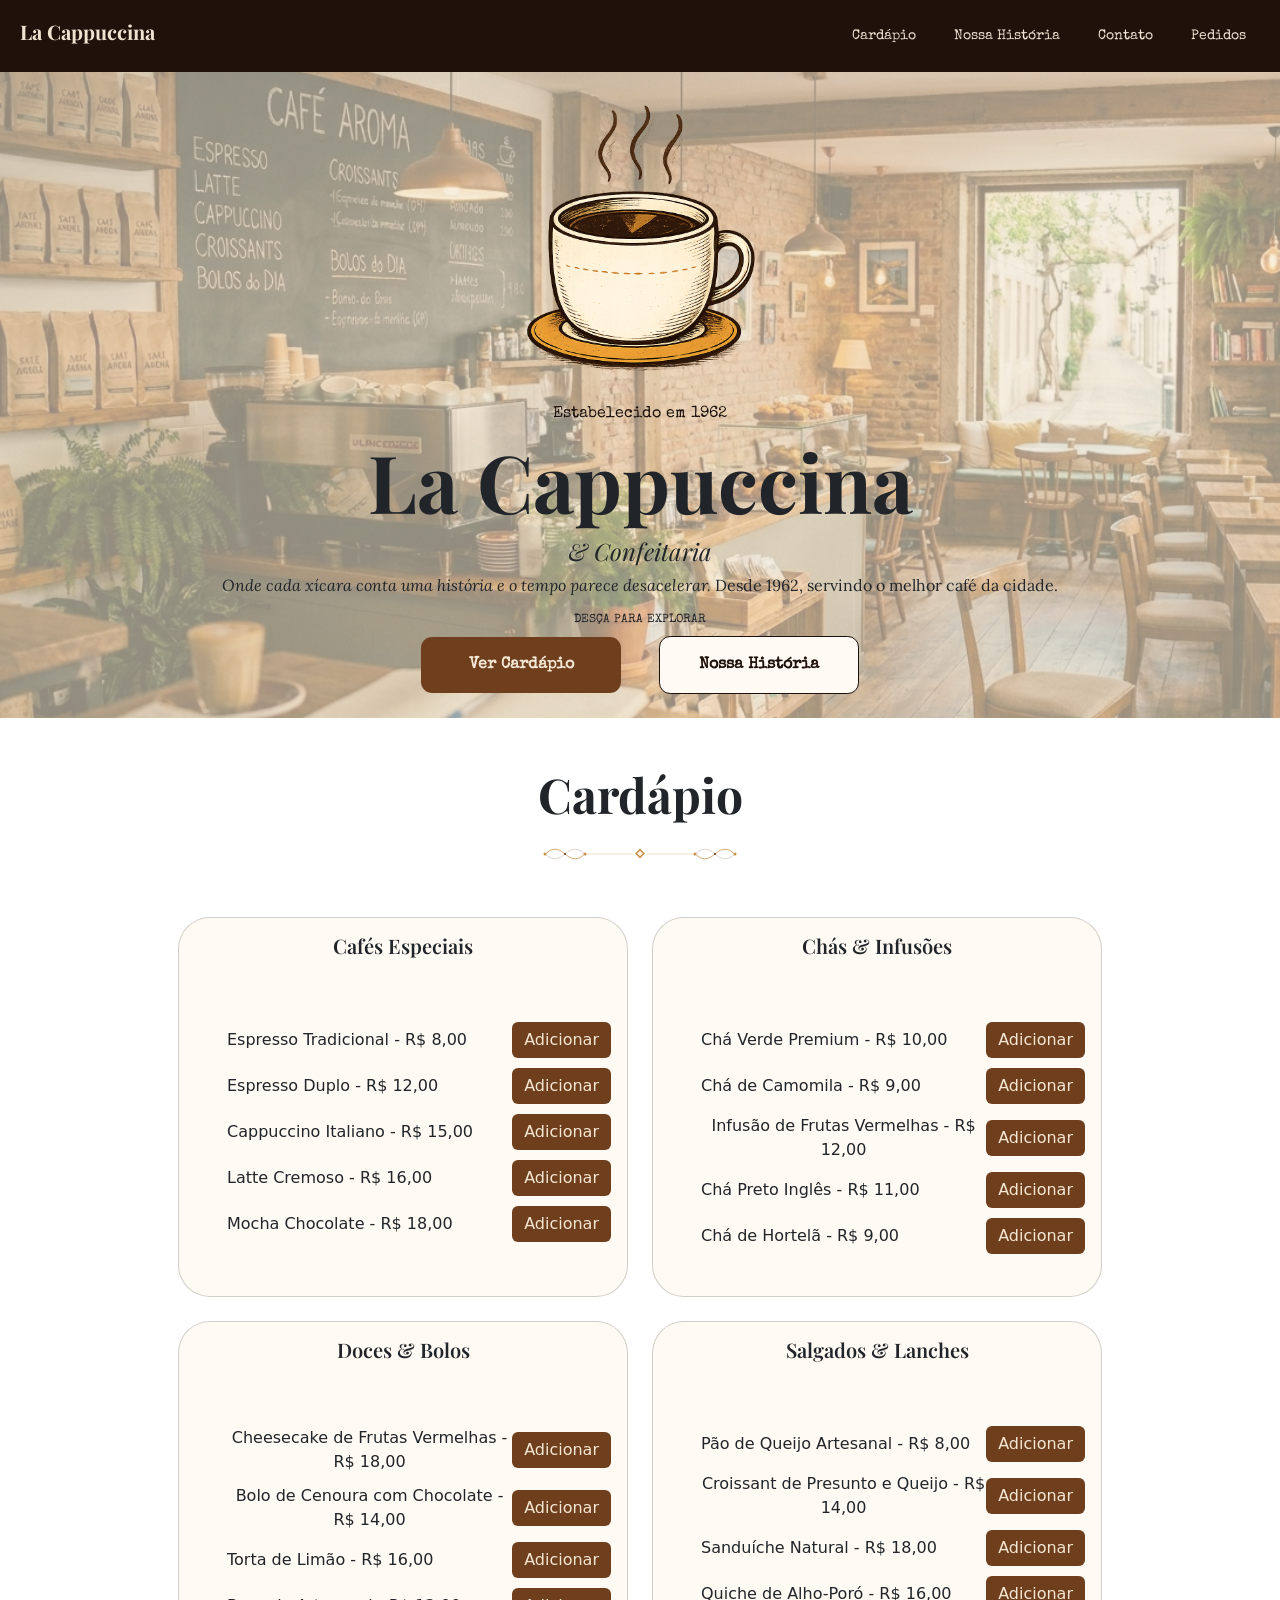
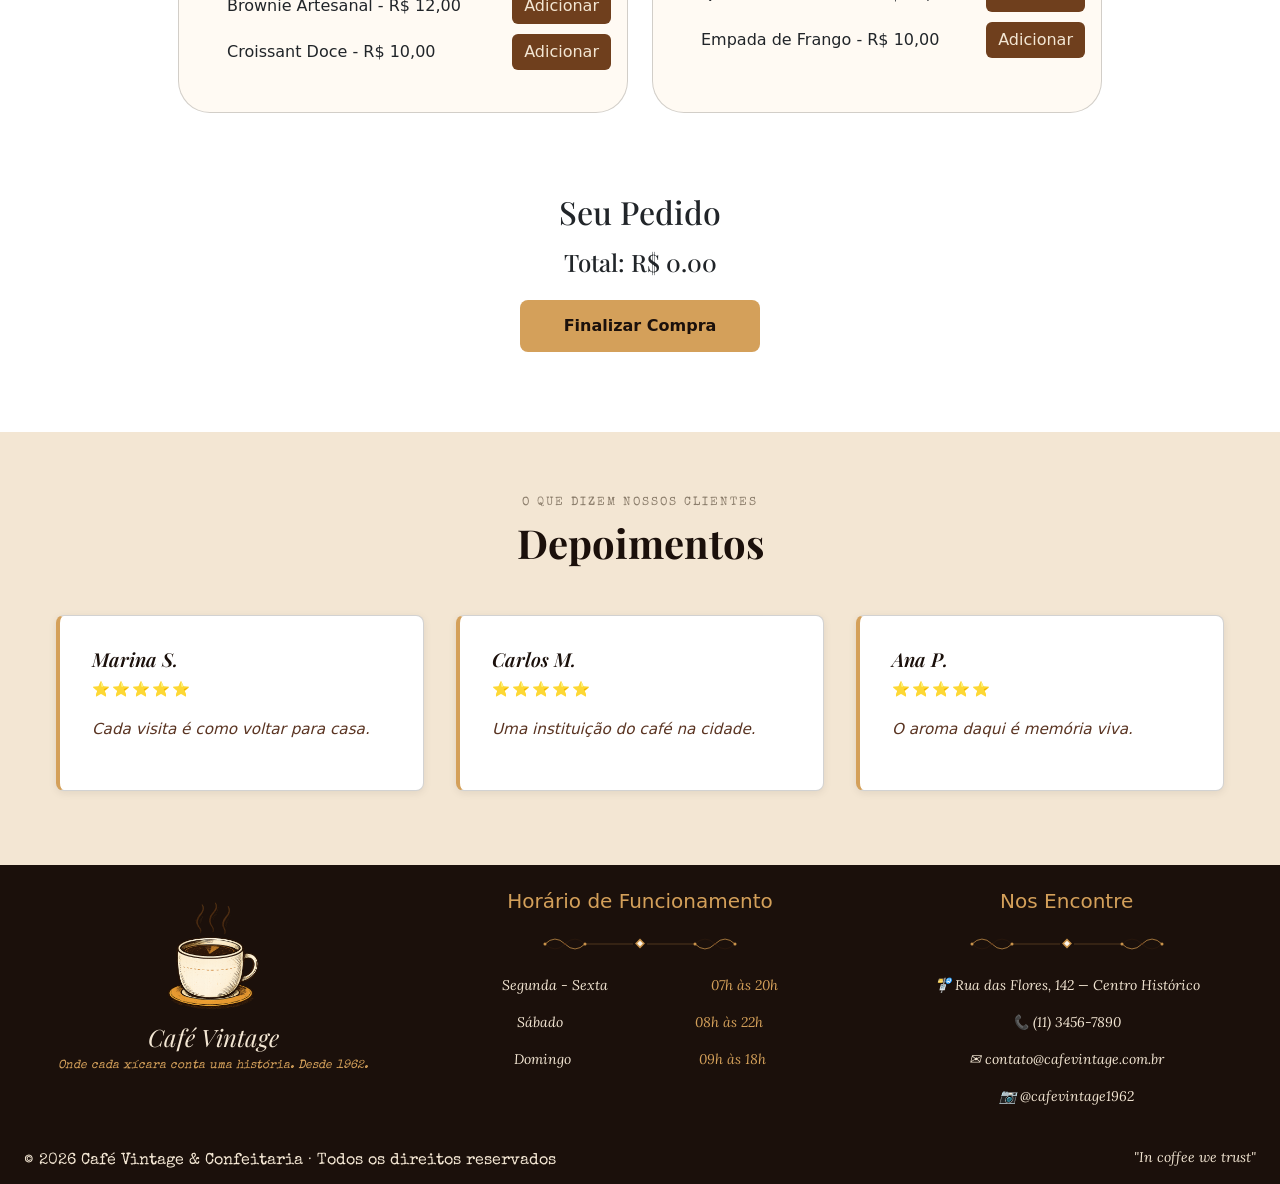
==== index.html @ f674398f "Fix links and update image paths in HTML files" ====
<!DOCTYPE html>
<html lang="pt-br">

<head>
    <meta charset="UTF-8">
    <meta name="viewport" content="width=device-width, initial-scale=1.0">
    <title>La Cappuccina</title>
    <link rel="preconnect" href="https://fonts.googleapis.com">
    <link rel="preconnect" href="https://fonts.gstatic.com" crossorigin>
    <link
        href="https://fonts.googleapis.com/css2?family=Lora:ital,wght@0,400;1,400&family=Playfair+Display:wght@400;600;700&family=Special+Elite&display=swap"
        rel="stylesheet">
    <link rel="stylesheet" href="style.css">
    <link href="https://cdn.jsdelivr.net/npm/bootstrap@5.0.2/dist/css/bootstrap.min.css" rel="stylesheet"
        integrity="sha384-EVSTQN3/azprG1Anm3QDgpJLIm9Nao0Yz1ztcQTwFspd3yD65VohhpuuCOmLASjC" crossorigin="anonymous">
</head>

<body>
    <header>
        <h3>La Cappuccina</h3>
        <nav>
            <a href="/index.html">Cardápio</a>
            <a href="/pages/historia.html">Nossa História</a>
            <a href="/pages/contato.html">Contato</a>
            <a href="/pages/pedidos.html">Pedidos</a>
        </nav>
    </header>
    <main>
    <div class="banner principal">
        <div class="banner container">
            <img src=".public/banner.png" alt="" width="500px">

            <h6>Estabelecido em 1962</h6>
            <h1>La Cappuccina</h1>
            <h3><em>& Confeitaria</em></h3>

            <p><em>Onde cada xícara conta uma história e o tempo parece desacelerar.</em>
                Desde 1962, servindo o melhor café da cidade.
            </p>

            <h5>DESÇA PARA EXPLORAR</h5>

            <button><a href="/index.html#cardapio">Ver Cardápio</a></button>
            <button><a href="./pages/historia.html">Nossa História</a></button>
        </div>
    </div>

    <div class="cardapio" id="cardapio">
        <h2>Cardápio</h2>
        <ornamento-svg class="ornament"></ornamento-svg>

        <div class="cardapio container">

            <article class="card">
                <h4>Cafés Especiais</h4>
                <ornamento-svg class="ornament"></ornamento-svg>

                <ul>
                    <li>Espresso Tradicional - R$ 8,00
                        <button class="add" data-name="Espresso Tradicional" data-price="8.00">Adicionar</button>
                    </li>

                    <li>Espresso Duplo - R$ 12,00
                        <button class="add" data-name="Espresso Duplo" data-price="12.00">Adicionar</button>
                    </li>

                    <li>Cappuccino Italiano - R$ 15,00
                        <button class="add" data-name="Cappuccino Italiano" data-price="15.00">Adicionar</button>
                    </li>

                    <li>Latte Cremoso - R$ 16,00
                        <button class="add" data-name="Latte Cremoso" data-price="16.00">Adicionar</button>
                    </li>

                    <li>Mocha Chocolate - R$ 18,00
                        <button class="add" data-name="Mocha Chocolate" data-price="18.00">Adicionar</button>
                    </li>
                </ul>
            </article>

            <article class="card">
                <h4>Chás & Infusões</h4>
                <ornamento-svg class="ornament"></ornamento-svg>

                <ul>
                    <li>Chá Verde Premium - R$ 10,00
                        <button class="add" data-name="Chá Verde Premium" data-price="10.00">Adicionar</button>
                    </li>

                    <li>Chá de Camomila - R$ 9,00
                        <button class="add" data-name="Chá de Camomila" data-price="9.00">Adicionar</button>
                    </li>

                    <li>Infusão de Frutas Vermelhas - R$ 12,00
                        <button class="add" data-name="Infusão de Frutas Vermelhas" data-price="12.00">Adicionar</button>
                    </li>

                    <li>Chá Preto Inglês - R$ 11,00
                        <button class="add" data-name="Chá Preto Inglês" data-price="11.00">Adicionar</button>
                    </li>

                    <li>Chá de Hortelã - R$ 9,00
                        <button class="add" data-name="Chá de Hortelã" data-price="9.00">Adicionar</button>
                    </li>
                </ul>
            </article>

            <article class="card">
                <h4>Doces & Bolos</h4>
                <ornamento-svg class="ornament"></ornamento-svg>

                <ul>
                    <li>Cheesecake de Frutas Vermelhas - R$ 18,00
                        <button class="add" data-name="Cheesecake de Frutas Vermelhas" data-price="18.00">Adicionar</button>
                    </li>

                    <li>Bolo de Cenoura com Chocolate - R$ 14,00
                        <button class="add" data-name="Bolo de Cenoura com Chocolate" data-price="14.00">Adicionar</button>
                    </li>

                    <li>Torta de Limão - R$ 16,00
                        <button class="add" data-name="Torta de Limão" data-price="16.00">Adicionar</button>
                    </li>

                    <li>Brownie Artesanal - R$ 12,00
                        <button class="add" data-name="Brownie Artesanal" data-price="12.00">Adicionar</button>
                    </li>

                    <li>Croissant Doce - R$ 10,00
                        <button class="add" data-name="Croissant Doce" data-price="10.00">Adicionar</button>
                    </li>
                </ul>
            </article>

            <article class="card">
                <h4>Salgados & Lanches</h4>
                <ornamento-svg class="ornament"></ornamento-svg>

                <ul>
                    <li>Pão de Queijo Artesanal - R$ 8,00
                        <button class="add" data-name="Pão de Queijo Artesanal" data-price="8.00">Adicionar</button>
                    </li>

                    <li>Croissant de Presunto e Queijo - R$ 14,00
                        <button class="add" data-name="Croissant de Presunto e Queijo" data-price="14.00">Adicionar</button>
                    </li>

                    <li>Sanduíche Natural - R$ 18,00
                        <button class="add" data-name="Sanduíche Natural" data-price="18.00">Adicionar</button>
                    </li>

                    <li>Quiche de Alho-Poró - R$ 16,00
                        <button class="add" data-name="Quiche de Alho-Poró" data-price="16.00">Adicionar</button>
                    </li>

                    <li>Empada de Frango - R$ 10,00
                        <button class="add" data-name="Empada de Frango" data-price="10.00">Adicionar</button>
                    </li>
                </ul>
            </article>

        </div>
    </div>

    <div class="carrinho">
        <h2>Seu Pedido</h2>

        <ul id="cart-items"></ul>

        <h3>Total: R$ <span id="cart-total">0.00</span></h3>

        <button id="finalizar">Finalizar Compra</button>
    </div>

    <div class="comentario">
        <h6>O Que Dizem Nossos Clientes</h6>
        <h2>Depoimentos</h2>

        <div class="container">
            <div class="card">
                <h3 class="client">Marina S.</h3>
                <p class="avaliacao">⭐⭐⭐⭐⭐</p>
                <p class="texto">Cada visita é como voltar para casa.</p>
            </div>

            <div class="card">
                <h3 class="client">Carlos M.</h3>
                <p class="avaliacao">⭐⭐⭐⭐⭐</p>
                <p class="texto">Uma instituição do café na cidade.</p>
            </div>

            <div class="card">
                <h3 class="client">Ana P.</h3>
                <p class="avaliacao">⭐⭐⭐⭐⭐</p>
                <p class="texto">O aroma daqui é memória viva.</p>
            </div>
        </div>
    </div>

</main>
    <footer>
        <div class="banner">
            <img src=".public/banner.png" alt="" width="200px">
            <h3>Café Vintage</h3>
            <h5><em>
                    Onde cada xícara conta uma história.
                    Desde 1962.
                </em></h5>
        </div>
        <div class="horarios">
            <h5>Horário de Funcionamento</h5>
            <ornamento-svg class="ornament"></ornamento-svg>

            <section class="dia">
                <p>Segunda - Sexta</p>
                <p>07h às 20h</p>
            </section>
            <section class="dia">
                <p>Sábado</p>
                <p>08h às 22h</p>
            </section>
            <section class="dia">
                <p>Domingo</p>
                <p>09h às 18h</p>
            </section>
        </div>
        <div class="nosEncontre">
            <h5>Nos Encontre</h5>
            <ornamento-svg class="ornament"></ornamento-svg>

            <p>🚏 Rua das Flores, 142 — Centro Histórico</p>
            <p>📞 (11) 3456-7890</p>
            <p>✉ contato@cafevintage.com.br</p>
            <p>📷 @cafevintage1962</p>
        </div>
        <section class="rodape">
            <h6>© 2026 Café Vintage & Confeitaria · Todos os direitos reservados</h6>
            <p>"In coffee we trust"</p>
        </section>
    </footer>
    <script src="./javascript/pedidos.js"></script>
    <script src="./javascript/icons.js"></script>
</body>

</html>
---- style.css ----
@import 'theme.css';

:root {
    --mogno-900: #1b100b;
    --mogno-800: #1f120b;
    --mogno-600: #5a3422;

    --cafe-700: #6f3f1d;
    --cafe-500: #8b5a2b;
    --cafe-300: #7b624d;

    --ambar-400: #d4a05a;
    --ouro: #d4a05a;

    --linho-100: #f3e6d3;
    --linho-80: #f3e6d399;
    --linho-80-card: #f3e6d3;

    --pergaminho-200: #efe2d1;
    --pergaminho-50: #fffaf3;

    --ff-titulo: "Playfair Display", serif;
    --ff-texto: "Lora", serif;
    --ff-destaque: "Special Elite", cursive;
    --ff-citacao: Georgia, serif;

    --fs-xs: 0.75rem;
    --fs-sm: 0.875rem;
    --fs-md: 1rem;
    --fs-lg: 1.25rem;
    --fs-xl: 1.5rem;
    --fs-2xl: 2rem;
    --fs-3xl: 3rem;
    --fs-4xl: 5rem;

    --fw-regular: 400;
    --fw-medium: 500;
    --fw-semibold: 600;
    --fw-bold: 700;

    --lh-texto: 1.6;
    --lh-titulo: 1.2;
}

* {
    box-sizing: border-box;
}

html, body {
    width: 100%;
    margin: 0;
    padding: 0;
}

body {
    background-color: var(--pergaminho-200);
    font-family: var(--ff-texto);
    line-height: var(--lh-texto);
}

header {
    padding: 20px;
    display: flex;
    justify-content: space-between;
    background-color: var(--mogno-800);
    color: var(--pergaminho-200);
}

header h3 {
    font-family: var(--ff-titulo);
    font-size: var(--fs-lg);
    font-weight: var(--fw-bold);
}

nav {
    display: flex;
    gap: 10px;
    align-items: center;
}

nav a {
    display: flex;
    align-items: center;
    height: 25px;
    padding: 0.5em 1em;
    text-decoration: none;
    color: var(--pergaminho-200);
    font-family: var(--ff-destaque);
    font-size: var(--fs-sm);
    transition: 0.3s ease;
}

nav a:hover {
    border-radius: 10cap;
    background-color: var(--pergaminho-200);
    color: var(--mogno-900);
}

.nav-link-contato {
    border-radius: 10cap;
    background-color: var(--pergaminho-200);
    color: var(--mogno-900);
}

.nav-link-contato:hover {
    background-color: var(--cafe-700);
    color: var(--linho-100);
}

h6 {
    font-family: var(--ff-destaque);
    font-size: var(--fs-xs);
    font-weight: var(--fw-regular);
    color: var(--cafe-300);
}

.principal {
    background: fixed;
    text-align: center;
    background-repeat: no-repeat;
    background-image: url(".public/Gemini_Generated_Image_vlwjl4vlwjl4vlwj.png");
    background-size: cover;
}

.principal button {
    padding: 16px 24px;
    margin: 0 16px 24px;
    width: 200px;
    border: none;
    border-radius: 2cap;
    background-color: var(--cafe-700);
    transition: 0.5s ease;
}

.principal button:nth-of-type(2) {
    background-color: var(--pergaminho-50);
    border: 1px solid var(--mogno-900);
}

.principal button:hover {
    transform: translateY(-3px);
    box-shadow: rgba(0, 0, 0, 0.25) 0px 54px 55px,
                rgba(0, 0, 0, 0.12) 0px -12px 30px,
                rgba(0, 0, 0, 0.12) 0px 4px 6px,
                rgba(0, 0, 0, 0.17) 0px 12px 13px,
                rgba(0, 0, 0, 0.09) 0px -3px 5px;
}

.principal button a {
    text-decoration: none;
    color: var(--linho-100);
}

.principal button:nth-of-type(2) a {
    color: var(--mogno-800);
}

.banner .container {
    width: 100%;
    max-width: none;
    background-color: var(--linho-80);
}

.banner .container h6 {
    color: var(--mogno-900);
}

.banner h1 {
    font-family: var(--ff-titulo);
    font-size: var(--fs-4xl);
    font-weight: var(--fw-bold);
    line-height: var(--lh-titulo);
}

.banner h3 {
    font-family: var(--ff-titulo);
    font-size: var(--fs-xl);
    font-style: italic;
    font-weight: var(--fw-regular);
}

.banner p:first-of-type {
    font-family: var(--ff-texto);
    font-size: var(--fs-md);
}

.banner button {
    font-family: var(--ff-destaque);
    font-size: var(--fs-md);
    font-weight: var(--fw-semibold);
}

.banner h5:last-of-type {
    font-family: var(--ff-destaque);
    font-size: var(--fs-xs);
}

.cardapio {
    margin-top: 3em;
    text-align: center;
}

.cardapio > h2,
.historia > h2,
.comentario > h2 {
    font-family: var(--ff-titulo);
    font-size: var(--fs-3xl);
    font-weight: var(--fw-bold);
}

.cardapio .container {
    display: flex;
    flex-wrap: wrap;
    justify-content: center;
    gap: 24px;
}

.cardapio .card {
    width: 450px;
    padding: 1em;
    border-radius: 2rem;
    background: var(--pergaminho-50);
}

.cardapio article h4 {
    font-family: var(--ff-titulo);
    font-size: var(--fs-lg);
    font-weight: var(--fw-semibold);
}

.cardapio .card li {
    list-style: none;
    display: flex;
    justify-content: space-between;
    align-items: center;
    margin-bottom: 10px;
}

.cardapio button {
    padding: 6px 12px;
    width: auto;
    border: 0;
    border-radius: 6px;
    background: var(--cafe-700);
    color: var(--linho-100);
    cursor: pointer;
    transition: .3s;
}

.cardapio button:hover {
    background: var(--ambar-400);
    color: var(--mogno-900);
    transform: translateY(-2px);
}

.finalizar-compra {
    margin-top: 2rem;
    text-align: center;
}

.finalizar-compra button {
    width: 220px;
    padding: 14px;
    border: 0;
    border-radius: 8px;
    background: var(--ambar-400);
    color: var(--mogno-900);
    font-weight: bold;
    cursor: pointer;
    transition: .3s;
}

.finalizar-compra button:hover {
    box-shadow: 0 10px 20px rgba(0,0,0,.2);
}

.carrinho {
    margin-top: 3rem;
    padding: 2rem;
    max-width: 600px;
    margin-inline: auto;
    text-align: center;
}

.carrinho h2 {
    font-family: var(--ff-titulo);
    font-size: var(--fs-2xl);
    margin-bottom: 1rem;
}

#cart-items {
    list-style: none;
    padding: 0;
    margin: 1rem 0;
}

#cart-items li {
    display: flex;
    justify-content: space-between;
    align-items: center;
    padding: 12px;
    margin-bottom: 10px;
    background: white;
    border-radius: 8px;
    border-left: 4px solid var(--ambar-400);
}

#cart-items button {
    padding: 6px 10px;
    border: 0;
    border-radius: 6px;
    background: #b23b3b;
    color: white;
    cursor: pointer;
    transition: .3s;
}

#cart-items button:hover {
    background: #8f2c2c;
}

.carrinho h3 {
    margin-top: 1rem;
    font-family: var(--ff-titulo);
    font-size: var(--fs-xl);
}

#finalizar {
    margin-top: 1rem;
    padding: 14px 20px;
    width: 100%;
    max-width: 240px;
    border: 0;
    border-radius: 8px;
    background: var(--ambar-400);
    color: var(--mogno-900);
    font-weight: bold;
    cursor: pointer;
    transition: .3s;
}

#finalizar:hover {
    transform: translateY(-3px);
    box-shadow: 0 10px 20px rgba(0,0,0,.2);
}

.historia {
    position: relative;
    display: flex;
    flex-direction: column;
    gap: 3rem;
    padding: 4rem 0;
    background-color: var(--mogno-800);
}

.historia::before {
    content: "";
    position: absolute;
    left: 50%;
    top: 200px;
    bottom: 0;
    width: 2px;
    background-color: var(--linho-80-card);
    backdrop-filter: blur(6px);
    z-index: 1;
}

.historia.container {
    display: flex;
    flex-direction: column;
    position: relative;
}

.historia .card {
    width: calc(50% - 80px);
    max-width: 512px;
    padding: 2rem;
    border-radius: 8px;
    position: relative;
    box-sizing: border-box;
    background-color: var(--linho-80-card);
    box-shadow: 0 4px 12px rgba(0, 0, 0, 0.15);
    transition: all 0.4s ease;
}


.historia .card:nth-child(odd) {
    align-self: flex-start;
}

.historia .card:nth-child(even) {
    align-self: flex-end;
}

.historia .card::before {
    content: "";
    position: absolute;
    top: 50%;
    width: 24px;
    height: 24px;
    border-radius: 50%;
    background-color: var(--ouro);
    border: 4px solid var(--mogno-800);
    transform: translateY(-50%);
    box-shadow: 0 0 0 4px var(--linho-80-card), 0 0 12px rgba(212, 165, 116, 0.4);
    z-index: 2;
    transition: all 0.3s ease;
}

.historia .card:nth-child(odd)::before {
    right: -72px;
}

.historia .card:nth-child(even)::before {
    left: -72px;
}

.historia .card h5 {
    font-family: var(--ff-titulo);
    font-size: 1.3rem;
    font-weight: var(--fw-bold);
    color: var(--mogno-900);
    margin-bottom: 0.8rem;
}

.historia .card em {
    font-family: var(--ff-texto);
    font-size: 0.95rem;
    color: var(--mogno-600);
    line-height: 1.8;
}

.marks {
    font-family: var(--ff-citacao);
    font-size: var(--fs-xl);
    font-style: italic;
    font-weight: var(--fw-regular);
}

.historia .date {
    margin-top: 1.5rem;
    font-family: var(--ff-destaque);
    font-size: 14px;
    font-weight: 700;
    color: var(--ouro);
    letter-spacing: 1px;
}

.underline {
    font-family: var(--ff-destaque);
    font-size: var(--fs-sm);
}

.historia .destaque {
    position: relative;
    z-index: 3;
    margin: 0 2rem;
    padding: 2.5rem;
    border-radius: 8px;
    background-color: var(--linho-80-card);
    box-shadow: 0 4px 12px rgba(0, 0, 0, 0.1);
}

.historia .destaque h6 {
    font-size: 11px;
    letter-spacing: 3px;
    text-transform: uppercase;
    color: var(--ouro);
    margin-bottom: 0.5rem;
}

.historia .destaque h2 {
    font-family: var(--ff-titulo);
    font-size: 2.2rem;
    font-weight: var(--fw-bold);
    color: var(--mogno-900);
    margin-bottom: 1.5rem;
}

.historia .marks {
    font-size: 1.1rem;
    color: var(--mogno-600);
    margin-bottom: 1.5rem;
    line-height: 1.8;
    border-left: 3px solid var(--ouro);
    padding-left: 1.5rem;
}

.historia .underline {
    font-size: 12px;
    letter-spacing: 1px;
    color: var(--mogno-600);
    font-weight: 600;
}

.comentario {
    margin-top: 3em;
    text-align: center;
    padding: 4rem 2rem;
    background-color: var(--linho-100);
}

.comentario h6 {
    font-size: 12px;
    letter-spacing: 2px;
    text-transform: uppercase;
    color: #8b7d6b;
    margin-bottom: 0.5rem;
}

.comentario h2 {
    font-family: var(--ff-titulo);
    font-size: 2.5rem;
    font-weight: var(--fw-bold);
    color: var(--mogno-900);
    margin-bottom: 3rem;
}

.comentario .container,
.comentario-container {
    display: grid;
    grid-template-columns: repeat(auto-fit, minmax(350px, 1fr));
    gap: 2rem;
    margin: 0 auto;
    padding: 0 1rem;
    max-width: 1200px;
}

.comentario .card {
    background: white;
    padding: 2rem;
    margin-bottom: 10px;
    border-left: 4px solid var(--ouro);
    border-radius: 8px;
    box-shadow: 0 2px 8px rgba(0, 0, 0, 0.08);
    transition: all 0.3s ease;
    text-align: left;
}

.comentario .card:hover {
    transform: translateY(-4px);
    box-shadow: 0 8px 16px rgba(0, 0, 0, 0.12);
}

.comentario .client,
.comentario .cliente {
    font-family: var(--ff-texto);
    font-size: var(--fs-md);
    font-style: italic;
}

.comentario .client {
    font-family: var(--ff-titulo);
    font-size: 1.2rem;
    font-weight: 600;
    color: var(--mogno-900);
    margin-bottom: 0.5rem;
}

.comentario .avaliacao {
    font-size: 0.9rem;
    color: var(--ouro);
    margin-bottom: 1rem;
    letter-spacing: 2px;
}

.comentario .comentario,
.comentario .texto {
    font-size: 0.95rem;
    color: var(--mogno-600);
    line-height: 1.7;
    font-style: italic;
}

.contato {
    background-color: var(--linho-80-card);
    display: flex;
    justify-content: space-between;
    gap: 3rem;
    margin: 0 auto;
    padding: 3rem;
    border-radius: 8px;
    box-shadow: 0 4px 16px rgba(27, 16, 11, 0.08);
}

.contato h6 {
    font-family: var(--ff-titulo);
    font-size: var(--fs-xs);
    letter-spacing: 3px;
    text-transform: uppercase;
    color: var(--ambar-400);
    margin-bottom: 0.8rem;
    font-weight: var(--fw-bold);
}

.contato h2 {
    font-family: var(--ff-titulo);
    font-size: 2.2rem;
    font-weight: var(--fw-bold);
    color: var(--mogno-900);
    margin-bottom: 3rem;
    position: relative;
    display: inline-block;
}

.contato-info,
.contato-form {
    width: 100%;
    text-align: left;
    padding-left: 2rem;
    border-left: 4px solid var(--ambar-400);
}

.contato-info h3,
.contato-form h3 {
    font-family: var(--ff-titulo);
    font-size: 1.4rem;
    font-weight: var(--fw-bold);
    color: var(--mogno-900);
    margin-bottom: 2rem;
}

.contato-info-item {
    margin-bottom: 2.2rem;
    display: flex;
    align-items: flex-start;
    gap: 1.2rem;
}

.contato-info-item:last-child {
    margin-bottom: 0;
}

.contato-info-icon {
    font-size: 1.6rem;
    width: 32px;
    display: flex;
    align-items: center;
    justify-content: center;
    color: var(--ambar-400);
    flex-shrink: 0;
    opacity: 0.9;
}

.contato-info-label,
.form-group label {
    font-family: var(--ff-titulo);
    font-size: var(--fs-xs);
    letter-spacing: 1px;
    text-transform: uppercase;
    color: var(--mogno-900);
    font-weight: var(--fw-bold);
    margin-bottom: 0.6rem;
}

.contato-info-label {
    color: var(--ambar-400);
    letter-spacing: 1.5px;
}

.contato-info p {
    font-family: var(--ff-texto);
    font-size: var(--fs-md);
    color: var(--mogno-600);
    line-height: var(--lh-texto);
}

.contato-form form {
    display: flex;
    flex-direction: column;
    gap: 1.4rem;
}

.form-group {
    display: flex;
    flex-direction: column;
}

.contato-form input,
.contato-form textarea {
    padding: 12px 16px;
    border-radius: 4px;
    border: 1px solid #ddd;
    font-family: var(--ff-texto);
    font-size: var(--fs-md);
    background: white;
    color: var(--mogno-900);
    transition: all 0.3s ease;
    line-height: 1.5;
}

.contato-form input::placeholder,
.contato-form textarea::placeholder {
    color: #c0b0a0;
}

.contato-form input:hover,
.contato-form textarea:hover {
    border-color: var(--ambar-400);
}

.contato-form input:focus,
.contato-form textarea:focus {
    outline: none;
    border-color: var(--ambar-400);
    box-shadow: 0 0 0 3px rgba(212, 160, 90, 0.15);
    background: rgba(243, 230, 211, 0.5);
}

.contato-form textarea {
    min-height: 130px;
    resize: vertical;
    font-size: var(--fs-md);
}

.contato-form button {
    padding: 14px 32px;
    margin-top: 0.5rem;
    border: 2px solid var(--ambar-400);
    border-radius: 4px;
    cursor: pointer;
    font-family: var(--ff-titulo);
    font-weight: var(--fw-bold);
    font-size: var(--fs-sm);
    color: var(--mogno-900);
    transition: all 0.3s cubic-bezier(0.175, 0.885, 0.32, 1.275);
    letter-spacing: 1.5px;
    text-transform: uppercase;
}

footer {
    display: flex;
    flex-wrap: wrap;
    background-color: var(--mogno-900);
    color: var(--linho-100);
}

footer div {
    flex: 1;
    margin: 24px;
    text-align: center;
}

footer section {
    width: 100%;
    display: flex;
    align-items: center;
    justify-content: space-between;
}

footer h5,
footer .dia p:nth-child(2) {
    color: var(--ambar-400);
}

footer p {
    font-family: var(--ff-texto);
    font-size: var(--fs-sm);
    font-style: italic;
}

footer .dia {
    justify-content: space-around;
}

.rodape {
    padding: 0 24px;
}

ornamento-svg,
coffee-svg {
    display: block;
}

.ornament {
    max-width: 200px;
    width: auto;
    margin: 1rem auto;
}

.coffee {
    width: 120px;
}

.painel {
    padding: 2rem;
    background: var(--pergaminho-200);
    min-height: 100vh;
}

.painel h2 {
    text-align: center;
    font-family: var(--ff-titulo);
    font-size: var(--fs-3xl);
    margin-bottom: 2rem;
    color: var(--mogno-900);
}

#orders-container {
    display: flex;
    flex-direction: column;
    gap: 1.5rem;
}

.order-card {
    background: #fff;
    border-radius: 14px;
    padding: 1.5rem;
    box-shadow: 0 10px 25px rgba(0,0,0,.12);
    border-left: 5px solid var(--ambar-400);
    display: flex;
    flex-direction: column;
    gap: 1rem;
}

.order-header {
    display: flex;
    justify-content: space-between;
    align-items: center;
}

.order-id {
    font-weight: bold;
    font-family: var(--ff-titulo);
    color: var(--mogno-900);
}

.order-date {
    font-size: .85rem;
    opacity: .7;
}

.order-items {
    list-style: none;
    padding: 0;
    margin: 0;
    max-height: 200px;
    overflow-y: auto;
}

.order-items li {
    display: flex;
    justify-content: space-between;
    padding: 8px 0;
    border-bottom: 1px solid #eee;
    font-size: .95rem;
}

.order-total {
    display: flex;
    justify-content: space-between;
    font-weight: bold;
    font-size: 1.1rem;
    border-top: 2px solid #ddd;
    padding-top: .8rem;
}

.order-actions {
    display: flex;
    gap: 10px;
}

.order-btn {
    flex: 1;
    padding: 10px;
    border: none;
    border-radius: 10px;
    cursor: pointer;
    font-weight: bold;
    transition: .25s;
}

.order-btn:hover {
    transform: translateY(-2px);
}

.btn-preparar {
    background: var(--ambar-400);
    color: var(--mogno-900);
}

.btn-pronto {
    background: #3cb371;
    color: white;
}

.btn-cancelar {
    background: #b23b3b;
    color: white;
}

.btn-cancelar:hover {
    background: #8f2c2c;
}
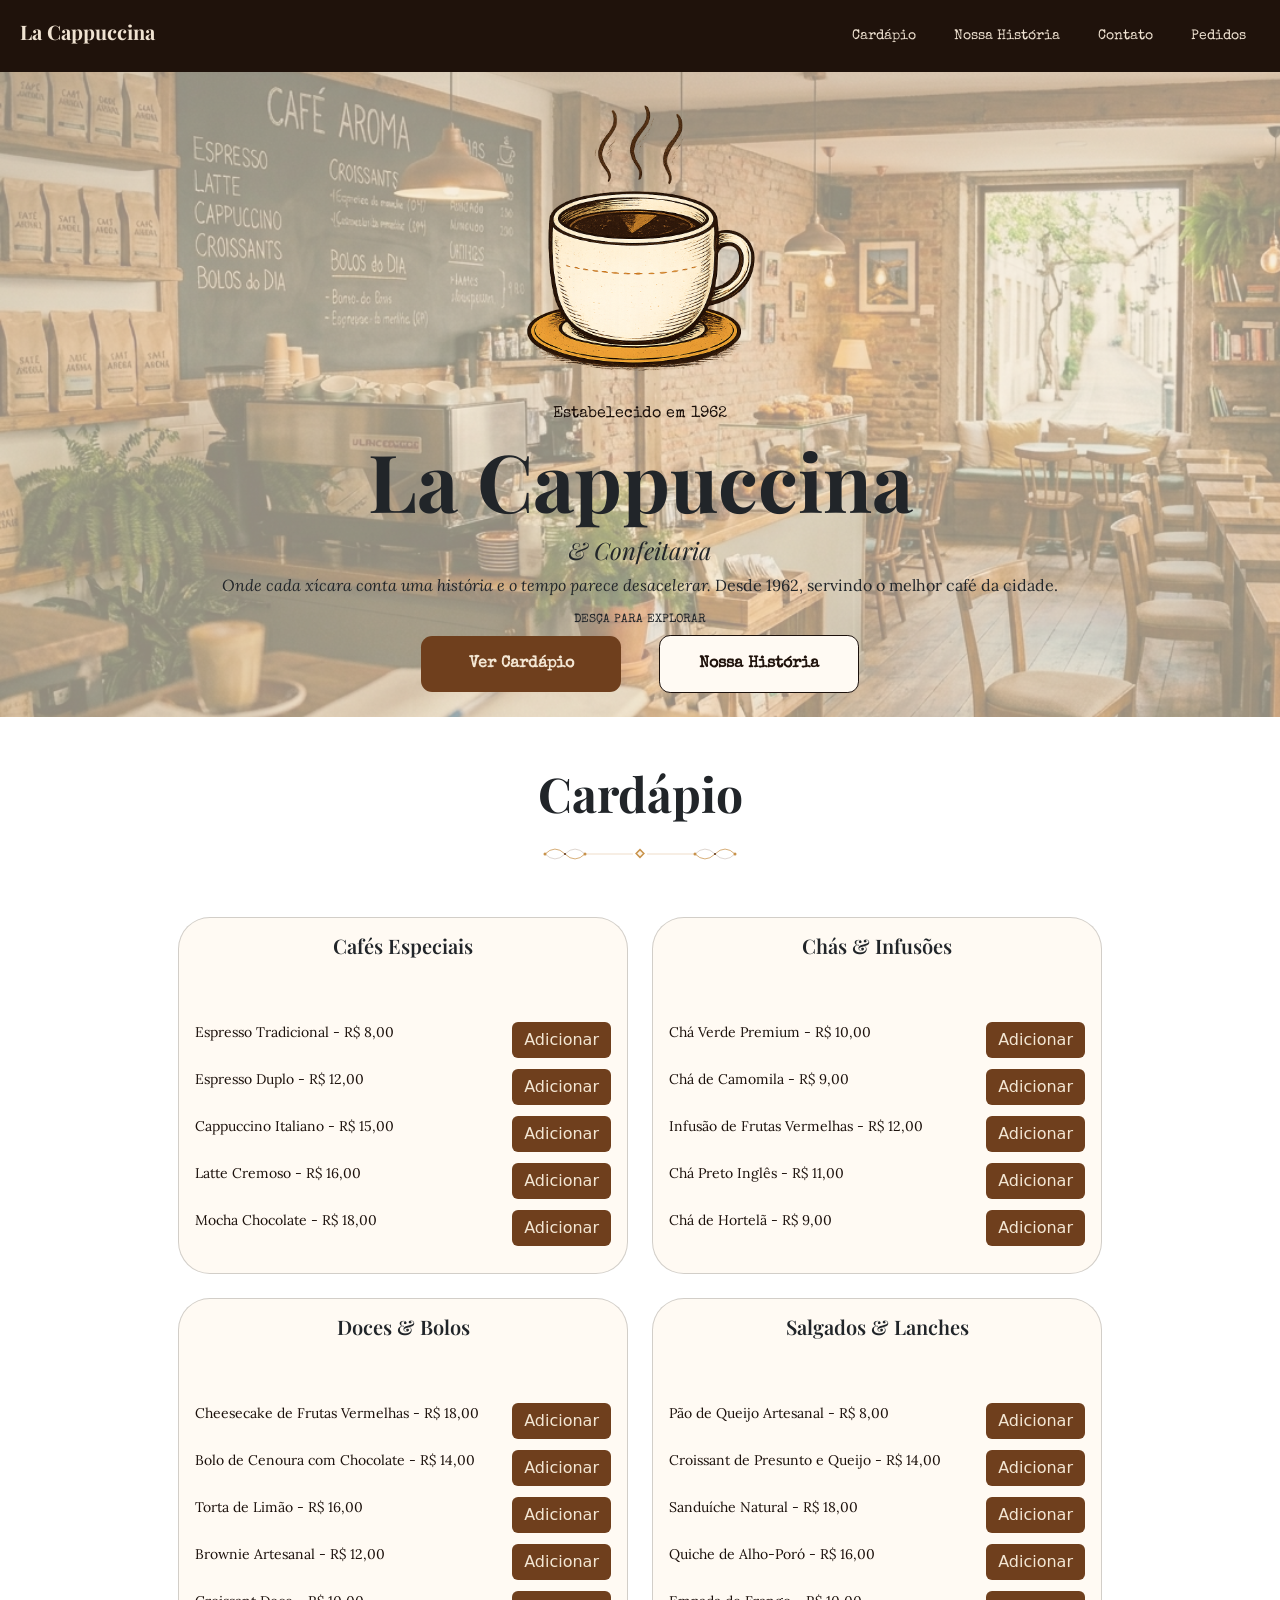
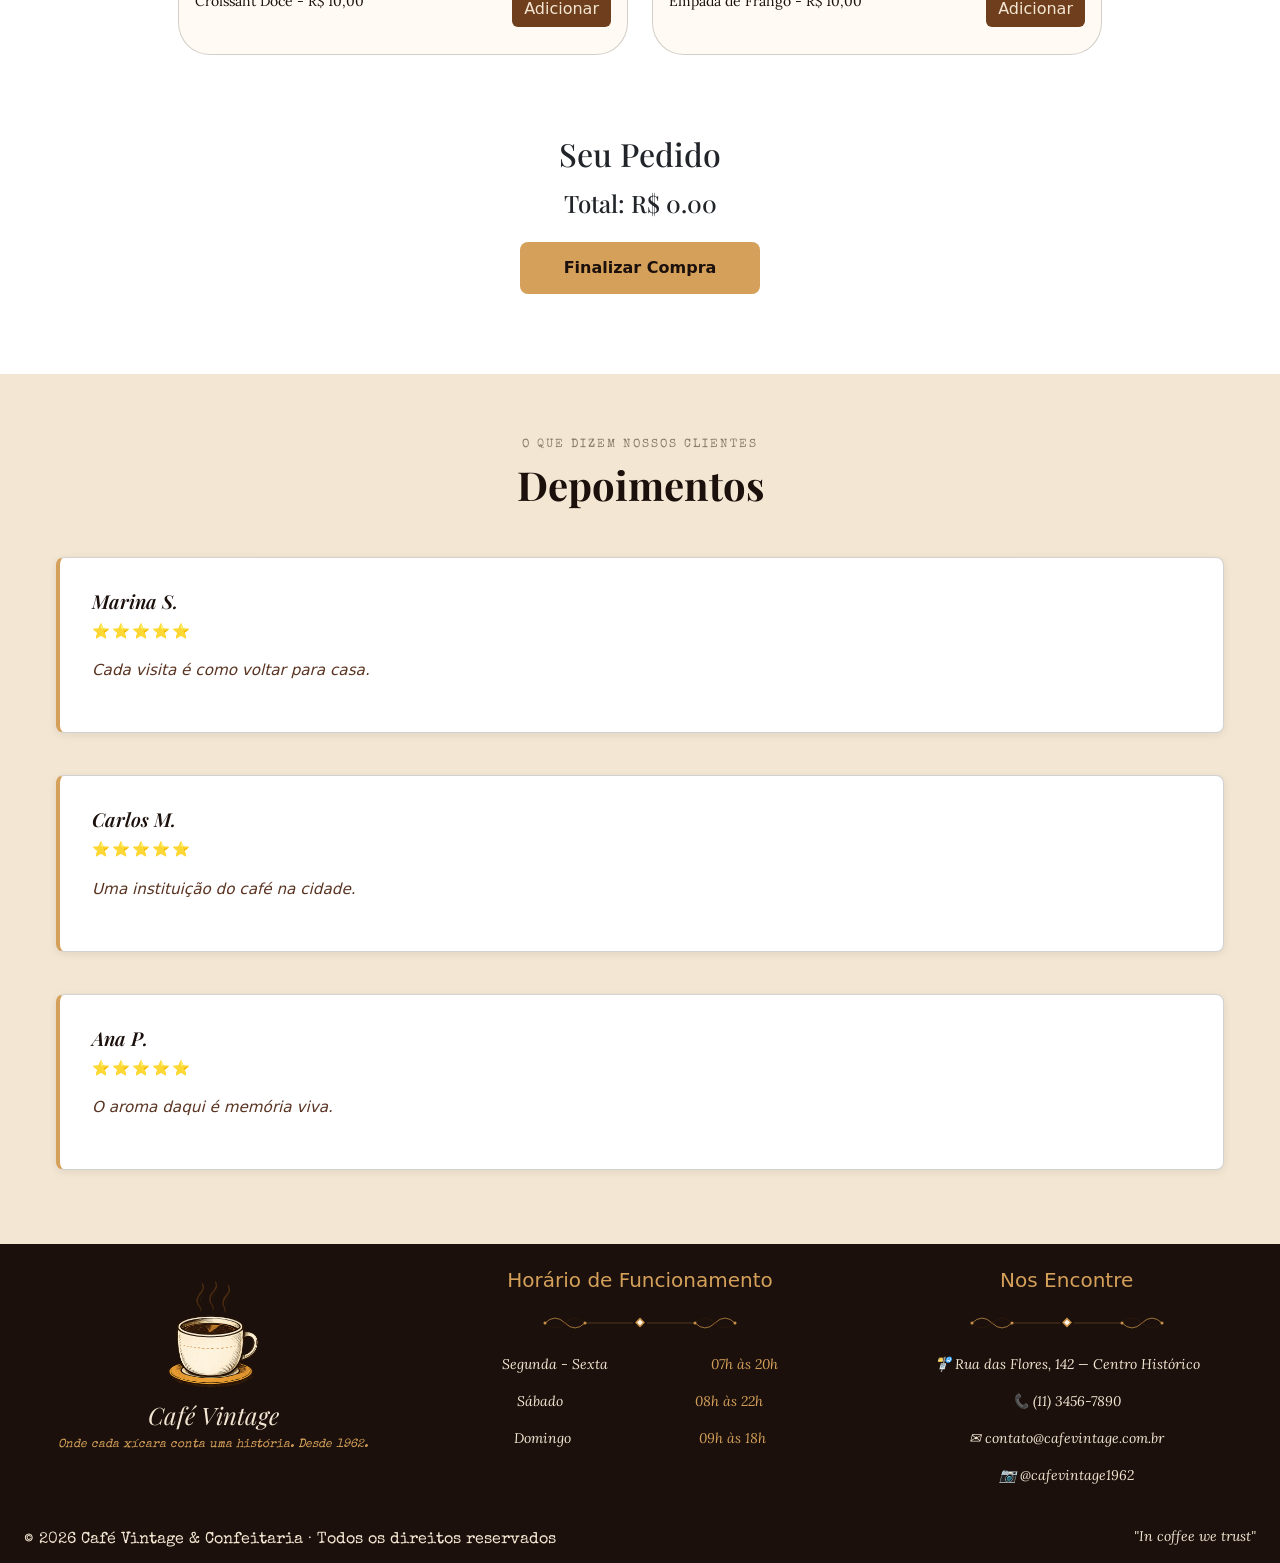
==== commit 2ad12b88: "Aprimora estilo e estrutura do cardápio com classes CSS e responsividade" ====
--- a/index.html
+++ b/index.html
@@ -19,16 +19,16 @@
     <header>
         <h3>La Cappuccina</h3>
         <nav>
-            <a href="/index.html">Cardápio</a>
-            <a href="/pages/historia.html">Nossa História</a>
-            <a href="/pages/contato.html">Contato</a>
-            <a href="/pages/pedidos.html">Pedidos</a>
+            <a href="./index.html">Cardápio</a>
+            <a href="./pages/historia.html">Nossa História</a>
+            <a href="./pages/contato.html">Contato</a>
+            <a href="./pages/pedidos.html">Pedidos</a>
         </nav>
     </header>
     <main>
     <div class="banner principal">
         <div class="banner container">
-            <img src=".public/banner.png" alt="" width="500px">
+            <img src=".public/banner.png" alt="" class="img-fluid">
 
             <h6>Estabelecido em 1962</h6>
             <h1>La Cappuccina</h1>
@@ -40,7 +40,7 @@
 
             <h5>DESÇA PARA EXPLORAR</h5>
 
-            <button><a href="/index.html#cardapio">Ver Cardápio</a></button>
+            <button><a href="#cardapio">Ver Cardápio</a></button>
             <button><a href="./pages/historia.html">Nossa História</a></button>
         </div>
     </div>
@@ -55,24 +55,24 @@
                 <h4>Cafés Especiais</h4>
                 <ornamento-svg class="ornament"></ornamento-svg>
 
-                <ul>
-                    <li>Espresso Tradicional - R$ 8,00
+                <ul class="cardapio-lista">
+                    <li><p>Espresso Tradicional - R$ 8,00</p>
                         <button class="add" data-name="Espresso Tradicional" data-price="8.00">Adicionar</button>
                     </li>
 
-                    <li>Espresso Duplo - R$ 12,00
+                    <li><p>Espresso Duplo - R$ 12,00</p>
                         <button class="add" data-name="Espresso Duplo" data-price="12.00">Adicionar</button>
                     </li>
 
-                    <li>Cappuccino Italiano - R$ 15,00
+                    <li><p>Cappuccino Italiano - R$ 15,00</p>
                         <button class="add" data-name="Cappuccino Italiano" data-price="15.00">Adicionar</button>
                     </li>
 
-                    <li>Latte Cremoso - R$ 16,00
+                    <li><p>Latte Cremoso - R$ 16,00</p>
                         <button class="add" data-name="Latte Cremoso" data-price="16.00">Adicionar</button>
                     </li>
 
-                    <li>Mocha Chocolate - R$ 18,00
+                    <li><p>Mocha Chocolate - R$ 18,00</p>
                         <button class="add" data-name="Mocha Chocolate" data-price="18.00">Adicionar</button>
                     </li>
                 </ul>
@@ -82,24 +82,24 @@
                 <h4>Chás & Infusões</h4>
                 <ornamento-svg class="ornament"></ornamento-svg>
 
-                <ul>
-                    <li>Chá Verde Premium - R$ 10,00
+                <ul class="cardapio-lista">
+                    <li><p>Chá Verde Premium - R$ 10,00</p>
                         <button class="add" data-name="Chá Verde Premium" data-price="10.00">Adicionar</button>
                     </li>
 
-                    <li>Chá de Camomila - R$ 9,00
+                    <li><p>Chá de Camomila - R$ 9,00</p>
                         <button class="add" data-name="Chá de Camomila" data-price="9.00">Adicionar</button>
                     </li>
 
-                    <li>Infusão de Frutas Vermelhas - R$ 12,00
+                    <li><p>Infusão de Frutas Vermelhas - R$ 12,00</p>
                         <button class="add" data-name="Infusão de Frutas Vermelhas" data-price="12.00">Adicionar</button>
                     </li>
 
-                    <li>Chá Preto Inglês - R$ 11,00
+                    <li><p>Chá Preto Inglês - R$ 11,00</p>
                         <button class="add" data-name="Chá Preto Inglês" data-price="11.00">Adicionar</button>
                     </li>
 
-                    <li>Chá de Hortelã - R$ 9,00
+                    <li><p>Chá de Hortelã - R$ 9,00</p>
                         <button class="add" data-name="Chá de Hortelã" data-price="9.00">Adicionar</button>
                     </li>
                 </ul>
@@ -109,24 +109,24 @@
                 <h4>Doces & Bolos</h4>
                 <ornamento-svg class="ornament"></ornamento-svg>
 
-                <ul>
-                    <li>Cheesecake de Frutas Vermelhas - R$ 18,00
+                <ul class="cardapio-lista">
+                    <li><p>Cheesecake de Frutas Vermelhas - R$ 18,00</p>
                         <button class="add" data-name="Cheesecake de Frutas Vermelhas" data-price="18.00">Adicionar</button>
                     </li>
 
-                    <li>Bolo de Cenoura com Chocolate - R$ 14,00
+                    <li><p>Bolo de Cenoura com Chocolate - R$ 14,00</p>
                         <button class="add" data-name="Bolo de Cenoura com Chocolate" data-price="14.00">Adicionar</button>
                     </li>
 
-                    <li>Torta de Limão - R$ 16,00
+                    <li><p>Torta de Limão - R$ 16,00</p>
                         <button class="add" data-name="Torta de Limão" data-price="16.00">Adicionar</button>
                     </li>
 
-                    <li>Brownie Artesanal - R$ 12,00
+                    <li><p>Brownie Artesanal - R$ 12,00</p>
                         <button class="add" data-name="Brownie Artesanal" data-price="12.00">Adicionar</button>
                     </li>
 
-                    <li>Croissant Doce - R$ 10,00
+                    <li><p>Croissant Doce - R$ 10,00</p>
                         <button class="add" data-name="Croissant Doce" data-price="10.00">Adicionar</button>
                     </li>
                 </ul>
@@ -136,24 +136,24 @@
                 <h4>Salgados & Lanches</h4>
                 <ornamento-svg class="ornament"></ornamento-svg>
 
-                <ul>
-                    <li>Pão de Queijo Artesanal - R$ 8,00
+                <ul class="cardapio-lista">
+                    <li><p>Pão de Queijo Artesanal - R$ 8,00</p>
                         <button class="add" data-name="Pão de Queijo Artesanal" data-price="8.00">Adicionar</button>
                     </li>
 
-                    <li>Croissant de Presunto e Queijo - R$ 14,00
+                    <li><p>Croissant de Presunto e Queijo - R$ 14,00</p>
                         <button class="add" data-name="Croissant de Presunto e Queijo" data-price="14.00">Adicionar</button>
                     </li>
 
-                    <li>Sanduíche Natural - R$ 18,00
+                    <li><p>Sanduíche Natural - R$ 18,00</p>
                         <button class="add" data-name="Sanduíche Natural" data-price="18.00">Adicionar</button>
                     </li>
 
-                    <li>Quiche de Alho-Poró - R$ 16,00
+                    <li><p>Quiche de Alho-Poró - R$ 16,00</p>
                         <button class="add" data-name="Quiche de Alho-Poró" data-price="16.00">Adicionar</button>
                     </li>
 
-                    <li>Empada de Frango - R$ 10,00
+                    <li><p>Empada de Frango - R$ 10,00</p>
                         <button class="add" data-name="Empada de Frango" data-price="10.00">Adicionar</button>
                     </li>
                 </ul>
@@ -242,4 +242,4 @@
     <script src="./javascript/icons.js"></script>
 </body>
 
-</html>+</html>
--- a/style.css
+++ b/style.css
@@ -113,7 +113,12 @@
     font-weight: var(--fw-regular);
     color: var(--cafe-300);
 }
-
+.img-fluid{
+    display: flex;
+    margin: 0 auto;
+    max-width: 500px;
+    max-height: 333px;
+}
 .principal {
     background: fixed;
     text-align: center;
@@ -342,6 +347,17 @@
 #finalizar:hover {
     transform: translateY(-3px);
     box-shadow: 0 10px 20px rgba(0,0,0,.2);
+}
+.cardapio-lista{
+    list-style: none;
+    padding: 0;
+    margin: 0;
+}
+
+.cardapio-lista li p{
+    font-family: var(--ff-texto);
+    font-size: var(--fs-sm);
+    color: var(--mogno-900);
 }
 
 .historia {
@@ -518,8 +534,8 @@
 
 .comentario .container,
 .comentario-container {
-    display: grid;
-    grid-template-columns: repeat(auto-fit, minmax(350px, 1fr));
+    display: flex;
+    flex-direction: column;
     gap: 2rem;
     margin: 0 auto;
     padding: 0 1rem;
@@ -891,4 +907,31 @@
 
 .btn-cancelar:hover {
     background: #8f2c2c;
-}+}
+
+@media (max-width: 768px) {
+    
+    .historia .card {
+        width: 100%;
+    }
+
+    .historia .card::before {
+        display: none;
+    }
+
+    .historia::before {
+        display: none;
+    }
+    header, nav{
+        flex-direction: column;
+        gap: 16px;
+    }
+    .banner h1 {
+        font-size: var(--fs-3xl);
+    }
+    .cardapio-lista li{
+        display: flex;
+        flex-direction: column;
+        gap: 4px;
+    }
+}
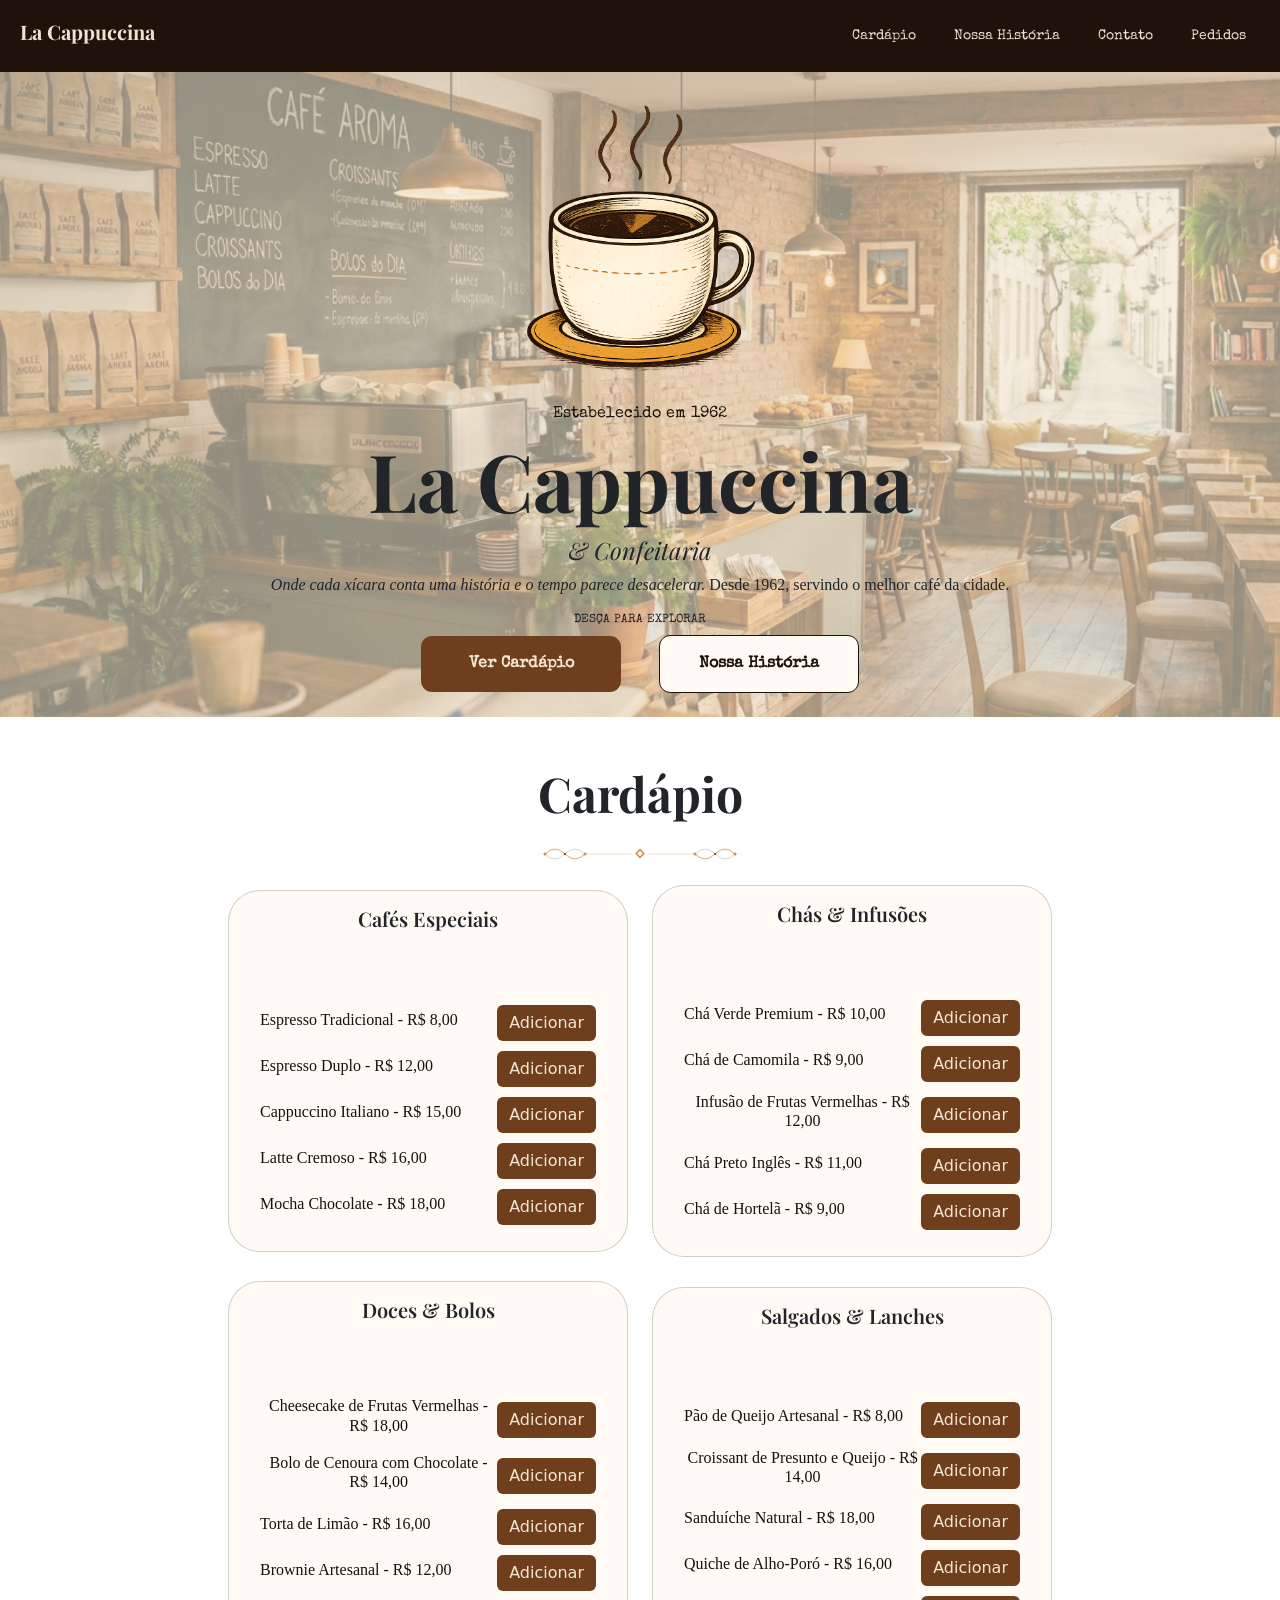
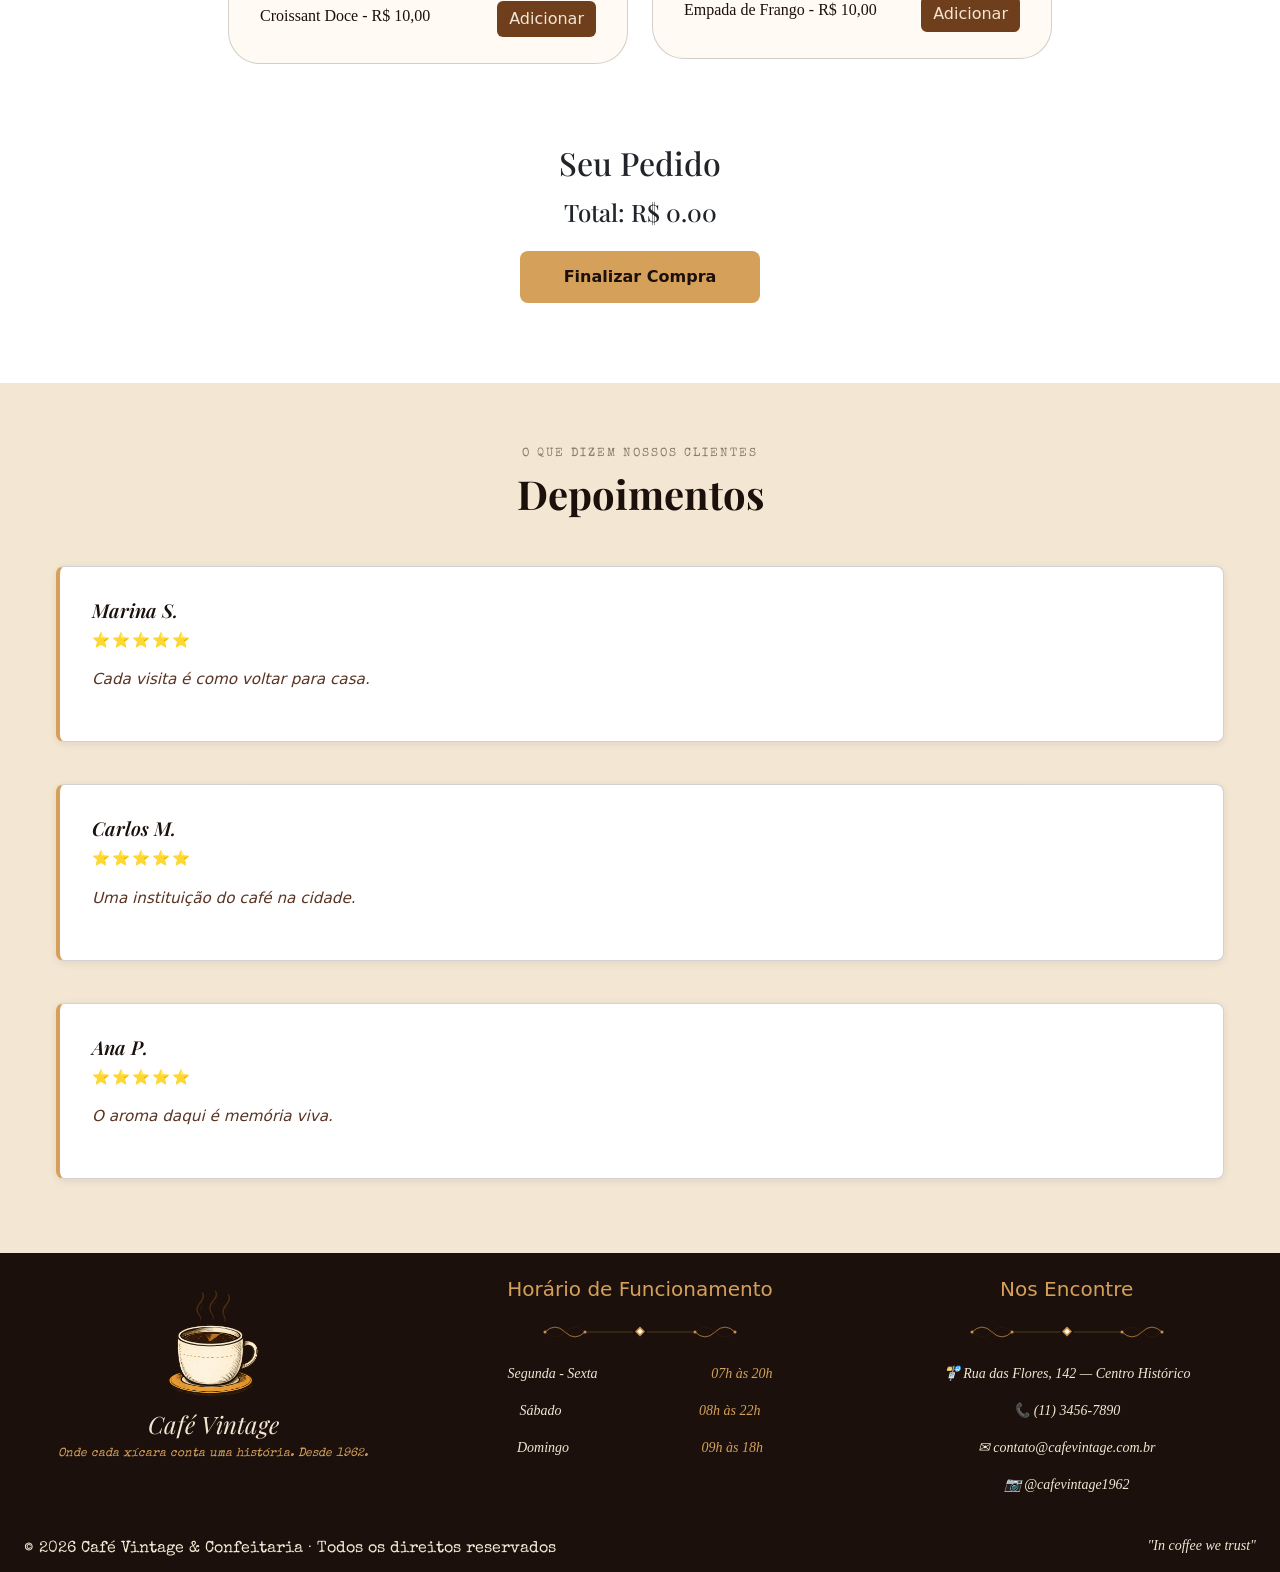
==== commit 7798fbd9: "Update menu item styling and adjust layout for improved readability and alignment" ====
--- a/index.html
+++ b/index.html
@@ -18,12 +18,20 @@
 <body>
     <header>
         <h3>La Cappuccina</h3>
-        <nav>
-            <a href="./index.html">Cardápio</a>
-            <a href="./pages/historia.html">Nossa História</a>
-            <a href="./pages/contato.html">Contato</a>
-            <a href="./pages/pedidos.html">Pedidos</a>
-        </nav>
+        <div class="menu-hamburguer">
+            <input id="menu-toggle" type="checkbox" class="menu-toggle">
+            <label for="menu-toggle" class="menu-icon">
+                <div class="linha"></div>
+                <div class="linha"></div>
+                <div class="linha"></div>
+            </label>
+            <nav class="nav-links">
+                <a href="./index.html">Cardápio</a>
+                <a href="./pages/historia.html">Nossa História</a>
+                <a href="./pages/contato.html">Contato</a>
+                <a href="./pages/pedidos.html">Pedidos</a>
+            </nav>
+        </div>
     </header>
     <main>
     <div class="banner principal">
@@ -56,23 +64,23 @@
                 <ornamento-svg class="ornament"></ornamento-svg>
 
                 <ul class="cardapio-lista">
-                    <li><p>Espresso Tradicional - R$ 8,00</p>
+                    <li><h5>Espresso Tradicional - R$ 8,00</h5>
                         <button class="add" data-name="Espresso Tradicional" data-price="8.00">Adicionar</button>
                     </li>
 
-                    <li><p>Espresso Duplo - R$ 12,00</p>
+                    <li><h5>Espresso Duplo - R$ 12,00</h5>
                         <button class="add" data-name="Espresso Duplo" data-price="12.00">Adicionar</button>
                     </li>
 
-                    <li><p>Cappuccino Italiano - R$ 15,00</p>
+                    <li><h5>Cappuccino Italiano - R$ 15,00</h5>
                         <button class="add" data-name="Cappuccino Italiano" data-price="15.00">Adicionar</button>
                     </li>
 
-                    <li><p>Latte Cremoso - R$ 16,00</p>
+                    <li><h5>Latte Cremoso - R$ 16,00</h5>
                         <button class="add" data-name="Latte Cremoso" data-price="16.00">Adicionar</button>
                     </li>
 
-                    <li><p>Mocha Chocolate - R$ 18,00</p>
+                    <li><h5>Mocha Chocolate - R$ 18,00</h5>
                         <button class="add" data-name="Mocha Chocolate" data-price="18.00">Adicionar</button>
                     </li>
                 </ul>
@@ -83,23 +91,23 @@
                 <ornamento-svg class="ornament"></ornamento-svg>
 
                 <ul class="cardapio-lista">
-                    <li><p>Chá Verde Premium - R$ 10,00</p>
+                    <li><h5>Chá Verde Premium - R$ 10,00</h5>
                         <button class="add" data-name="Chá Verde Premium" data-price="10.00">Adicionar</button>
                     </li>
 
-                    <li><p>Chá de Camomila - R$ 9,00</p>
+                    <li><h5>Chá de Camomila - R$ 9,00</h5>
                         <button class="add" data-name="Chá de Camomila" data-price="9.00">Adicionar</button>
                     </li>
 
-                    <li><p>Infusão de Frutas Vermelhas - R$ 12,00</p>
+                    <li><h5>Infusão de Frutas Vermelhas - R$ 12,00</h5>
                         <button class="add" data-name="Infusão de Frutas Vermelhas" data-price="12.00">Adicionar</button>
                     </li>
 
-                    <li><p>Chá Preto Inglês - R$ 11,00</p>
+                    <li><h5>Chá Preto Inglês - R$ 11,00</h5>
                         <button class="add" data-name="Chá Preto Inglês" data-price="11.00">Adicionar</button>
                     </li>
 
-                    <li><p>Chá de Hortelã - R$ 9,00</p>
+                    <li><h5>Chá de Hortelã - R$ 9,00</h5>
                         <button class="add" data-name="Chá de Hortelã" data-price="9.00">Adicionar</button>
                     </li>
                 </ul>
@@ -110,23 +118,23 @@
                 <ornamento-svg class="ornament"></ornamento-svg>
 
                 <ul class="cardapio-lista">
-                    <li><p>Cheesecake de Frutas Vermelhas - R$ 18,00</p>
+                    <li><h5>Cheesecake de Frutas Vermelhas - R$ 18,00</h5>
                         <button class="add" data-name="Cheesecake de Frutas Vermelhas" data-price="18.00">Adicionar</button>
                     </li>
 
-                    <li><p>Bolo de Cenoura com Chocolate - R$ 14,00</p>
+                    <li><h5>Bolo de Cenoura com Chocolate - R$ 14,00</h5>
                         <button class="add" data-name="Bolo de Cenoura com Chocolate" data-price="14.00">Adicionar</button>
                     </li>
 
-                    <li><p>Torta de Limão - R$ 16,00</p>
+                    <li><h5>Torta de Limão - R$ 16,00</h5>
                         <button class="add" data-name="Torta de Limão" data-price="16.00">Adicionar</button>
                     </li>
 
-                    <li><p>Brownie Artesanal - R$ 12,00</p>
+                    <li><h5>Brownie Artesanal - R$ 12,00</h5>
                         <button class="add" data-name="Brownie Artesanal" data-price="12.00">Adicionar</button>
                     </li>
 
-                    <li><p>Croissant Doce - R$ 10,00</p>
+                    <li><h5>Croissant Doce - R$ 10,00</h5>
                         <button class="add" data-name="Croissant Doce" data-price="10.00">Adicionar</button>
                     </li>
                 </ul>
@@ -137,23 +145,23 @@
                 <ornamento-svg class="ornament"></ornamento-svg>
 
                 <ul class="cardapio-lista">
-                    <li><p>Pão de Queijo Artesanal - R$ 8,00</p>
+                    <li><h5>Pão de Queijo Artesanal - R$ 8,00</h5>
                         <button class="add" data-name="Pão de Queijo Artesanal" data-price="8.00">Adicionar</button>
                     </li>
 
-                    <li><p>Croissant de Presunto e Queijo - R$ 14,00</p>
+                    <li><h5>Croissant de Presunto e Queijo - R$ 14,00</h5>
                         <button class="add" data-name="Croissant de Presunto e Queijo" data-price="14.00">Adicionar</button>
                     </li>
 
-                    <li><p>Sanduíche Natural - R$ 18,00</p>
+                    <li><h5>Sanduíche Natural - R$ 18,00</h5>
                         <button class="add" data-name="Sanduíche Natural" data-price="18.00">Adicionar</button>
                     </li>
 
-                    <li><p>Quiche de Alho-Poró - R$ 16,00</p>
+                    <li><h5>Quiche de Alho-Poró - R$ 16,00</h5>
                         <button class="add" data-name="Quiche de Alho-Poró" data-price="16.00">Adicionar</button>
                     </li>
 
-                    <li><p>Empada de Frango - R$ 10,00</p>
+                    <li><h5>Empada de Frango - R$ 10,00</h5>
                         <button class="add" data-name="Empada de Frango" data-price="10.00">Adicionar</button>
                     </li>
                 </ul>
--- a/style.css
+++ b/style.css
@@ -1,937 +1,1029 @@
-@import 'theme.css';
-
-:root {
-    --mogno-900: #1b100b;
-    --mogno-800: #1f120b;
-    --mogno-600: #5a3422;
-
-    --cafe-700: #6f3f1d;
-    --cafe-500: #8b5a2b;
-    --cafe-300: #7b624d;
-
-    --ambar-400: #d4a05a;
-    --ouro: #d4a05a;
-
-    --linho-100: #f3e6d3;
-    --linho-80: #f3e6d399;
-    --linho-80-card: #f3e6d3;
-
-    --pergaminho-200: #efe2d1;
-    --pergaminho-50: #fffaf3;
-
-    --ff-titulo: "Playfair Display", serif;
-    --ff-texto: "Lora", serif;
-    --ff-destaque: "Special Elite", cursive;
-    --ff-citacao: Georgia, serif;
-
-    --fs-xs: 0.75rem;
-    --fs-sm: 0.875rem;
-    --fs-md: 1rem;
-    --fs-lg: 1.25rem;
-    --fs-xl: 1.5rem;
-    --fs-2xl: 2rem;
-    --fs-3xl: 3rem;
-    --fs-4xl: 5rem;
-
-    --fw-regular: 400;
-    --fw-medium: 500;
-    --fw-semibold: 600;
-    --fw-bold: 700;
-
-    --lh-texto: 1.6;
-    --lh-titulo: 1.2;
-}
-
-* {
-    box-sizing: border-box;
-}
-
-html, body {
-    width: 100%;
-    margin: 0;
-    padding: 0;
-}
-
-body {
-    background-color: var(--pergaminho-200);
-    font-family: var(--ff-texto);
-    line-height: var(--lh-texto);
-}
-
-header {
-    padding: 20px;
-    display: flex;
-    justify-content: space-between;
-    background-color: var(--mogno-800);
-    color: var(--pergaminho-200);
-}
-
-header h3 {
-    font-family: var(--ff-titulo);
-    font-size: var(--fs-lg);
-    font-weight: var(--fw-bold);
-}
-
-nav {
-    display: flex;
-    gap: 10px;
-    align-items: center;
-}
-
-nav a {
-    display: flex;
-    align-items: center;
-    height: 25px;
-    padding: 0.5em 1em;
-    text-decoration: none;
-    color: var(--pergaminho-200);
-    font-family: var(--ff-destaque);
-    font-size: var(--fs-sm);
-    transition: 0.3s ease;
-}
-
-nav a:hover {
-    border-radius: 10cap;
-    background-color: var(--pergaminho-200);
-    color: var(--mogno-900);
-}
-
-.nav-link-contato {
-    border-radius: 10cap;
-    background-color: var(--pergaminho-200);
-    color: var(--mogno-900);
-}
-
-.nav-link-contato:hover {
-    background-color: var(--cafe-700);
-    color: var(--linho-100);
-}
-
-h6 {
-    font-family: var(--ff-destaque);
-    font-size: var(--fs-xs);
-    font-weight: var(--fw-regular);
-    color: var(--cafe-300);
-}
-.img-fluid{
-    display: flex;
-    margin: 0 auto;
-    max-width: 500px;
-    max-height: 333px;
-}
-.principal {
-    background: fixed;
-    text-align: center;
-    background-repeat: no-repeat;
-    background-image: url(".public/Gemini_Generated_Image_vlwjl4vlwjl4vlwj.png");
-    background-size: cover;
-}
-
-.principal button {
-    padding: 16px 24px;
-    margin: 0 16px 24px;
-    width: 200px;
-    border: none;
-    border-radius: 2cap;
-    background-color: var(--cafe-700);
-    transition: 0.5s ease;
-}
-
-.principal button:nth-of-type(2) {
-    background-color: var(--pergaminho-50);
-    border: 1px solid var(--mogno-900);
-}
-
-.principal button:hover {
-    transform: translateY(-3px);
-    box-shadow: rgba(0, 0, 0, 0.25) 0px 54px 55px,
-                rgba(0, 0, 0, 0.12) 0px -12px 30px,
-                rgba(0, 0, 0, 0.12) 0px 4px 6px,
-                rgba(0, 0, 0, 0.17) 0px 12px 13px,
-                rgba(0, 0, 0, 0.09) 0px -3px 5px;
-}
-
-.principal button a {
-    text-decoration: none;
-    color: var(--linho-100);
-}
-
-.principal button:nth-of-type(2) a {
-    color: var(--mogno-800);
-}
-
-.banner .container {
-    width: 100%;
-    max-width: none;
-    background-color: var(--linho-80);
-}
-
-.banner .container h6 {
-    color: var(--mogno-900);
-}
-
-.banner h1 {
-    font-family: var(--ff-titulo);
-    font-size: var(--fs-4xl);
-    font-weight: var(--fw-bold);
-    line-height: var(--lh-titulo);
-}
-
-.banner h3 {
-    font-family: var(--ff-titulo);
-    font-size: var(--fs-xl);
-    font-style: italic;
-    font-weight: var(--fw-regular);
-}
-
-.banner p:first-of-type {
-    font-family: var(--ff-texto);
-    font-size: var(--fs-md);
-}
-
-.banner button {
-    font-family: var(--ff-destaque);
-    font-size: var(--fs-md);
-    font-weight: var(--fw-semibold);
-}
-
-.banner h5:last-of-type {
-    font-family: var(--ff-destaque);
-    font-size: var(--fs-xs);
-}
-
-.cardapio {
-    margin-top: 3em;
-    text-align: center;
-}
-
-.cardapio > h2,
-.historia > h2,
-.comentario > h2 {
-    font-family: var(--ff-titulo);
-    font-size: var(--fs-3xl);
-    font-weight: var(--fw-bold);
-}
-
-.cardapio .container {
-    display: flex;
-    flex-wrap: wrap;
-    justify-content: center;
-    gap: 24px;
-}
-
-.cardapio .card {
-    width: 450px;
-    padding: 1em;
-    border-radius: 2rem;
-    background: var(--pergaminho-50);
-}
-
-.cardapio article h4 {
-    font-family: var(--ff-titulo);
-    font-size: var(--fs-lg);
-    font-weight: var(--fw-semibold);
-}
-
-.cardapio .card li {
-    list-style: none;
-    display: flex;
-    justify-content: space-between;
-    align-items: center;
-    margin-bottom: 10px;
-}
-
-.cardapio button {
-    padding: 6px 12px;
-    width: auto;
-    border: 0;
-    border-radius: 6px;
-    background: var(--cafe-700);
-    color: var(--linho-100);
-    cursor: pointer;
-    transition: .3s;
-}
-
-.cardapio button:hover {
-    background: var(--ambar-400);
-    color: var(--mogno-900);
-    transform: translateY(-2px);
-}
-
-.finalizar-compra {
-    margin-top: 2rem;
-    text-align: center;
-}
-
-.finalizar-compra button {
-    width: 220px;
-    padding: 14px;
-    border: 0;
-    border-radius: 8px;
-    background: var(--ambar-400);
-    color: var(--mogno-900);
-    font-weight: bold;
-    cursor: pointer;
-    transition: .3s;
-}
-
-.finalizar-compra button:hover {
-    box-shadow: 0 10px 20px rgba(0,0,0,.2);
-}
-
-.carrinho {
-    margin-top: 3rem;
-    padding: 2rem;
-    max-width: 600px;
-    margin-inline: auto;
-    text-align: center;
-}
-
-.carrinho h2 {
-    font-family: var(--ff-titulo);
-    font-size: var(--fs-2xl);
-    margin-bottom: 1rem;
-}
-
-#cart-items {
-    list-style: none;
-    padding: 0;
-    margin: 1rem 0;
-}
-
-#cart-items li {
-    display: flex;
-    justify-content: space-between;
-    align-items: center;
-    padding: 12px;
-    margin-bottom: 10px;
-    background: white;
-    border-radius: 8px;
-    border-left: 4px solid var(--ambar-400);
-}
-
-#cart-items button {
-    padding: 6px 10px;
-    border: 0;
-    border-radius: 6px;
-    background: #b23b3b;
-    color: white;
-    cursor: pointer;
-    transition: .3s;
-}
-
-#cart-items button:hover {
-    background: #8f2c2c;
-}
-
-.carrinho h3 {
-    margin-top: 1rem;
-    font-family: var(--ff-titulo);
-    font-size: var(--fs-xl);
-}
-
-#finalizar {
-    margin-top: 1rem;
-    padding: 14px 20px;
-    width: 100%;
-    max-width: 240px;
-    border: 0;
-    border-radius: 8px;
-    background: var(--ambar-400);
-    color: var(--mogno-900);
-    font-weight: bold;
-    cursor: pointer;
-    transition: .3s;
-}
-
-#finalizar:hover {
-    transform: translateY(-3px);
-    box-shadow: 0 10px 20px rgba(0,0,0,.2);
-}
-.cardapio-lista{
-    list-style: none;
-    padding: 0;
-    margin: 0;
-}
-
-.cardapio-lista li p{
-    font-family: var(--ff-texto);
-    font-size: var(--fs-sm);
-    color: var(--mogno-900);
-}
-
-.historia {
-    position: relative;
-    display: flex;
-    flex-direction: column;
-    gap: 3rem;
-    padding: 4rem 0;
-    background-color: var(--mogno-800);
-}
-
-.historia::before {
-    content: "";
-    position: absolute;
-    left: 50%;
-    top: 200px;
-    bottom: 0;
-    width: 2px;
-    background-color: var(--linho-80-card);
-    backdrop-filter: blur(6px);
-    z-index: 1;
-}
-
-.historia.container {
-    display: flex;
-    flex-direction: column;
-    position: relative;
-}
-
-.historia .card {
-    width: calc(50% - 80px);
-    max-width: 512px;
-    padding: 2rem;
-    border-radius: 8px;
-    position: relative;
-    box-sizing: border-box;
-    background-color: var(--linho-80-card);
-    box-shadow: 0 4px 12px rgba(0, 0, 0, 0.15);
-    transition: all 0.4s ease;
-}
-
-
-.historia .card:nth-child(odd) {
-    align-self: flex-start;
-}
-
-.historia .card:nth-child(even) {
-    align-self: flex-end;
-}
-
-.historia .card::before {
-    content: "";
-    position: absolute;
-    top: 50%;
-    width: 24px;
-    height: 24px;
-    border-radius: 50%;
-    background-color: var(--ouro);
-    border: 4px solid var(--mogno-800);
-    transform: translateY(-50%);
-    box-shadow: 0 0 0 4px var(--linho-80-card), 0 0 12px rgba(212, 165, 116, 0.4);
-    z-index: 2;
-    transition: all 0.3s ease;
-}
-
-.historia .card:nth-child(odd)::before {
-    right: -72px;
-}
-
-.historia .card:nth-child(even)::before {
-    left: -72px;
-}
-
-.historia .card h5 {
-    font-family: var(--ff-titulo);
-    font-size: 1.3rem;
-    font-weight: var(--fw-bold);
-    color: var(--mogno-900);
-    margin-bottom: 0.8rem;
-}
-
-.historia .card em {
-    font-family: var(--ff-texto);
-    font-size: 0.95rem;
-    color: var(--mogno-600);
-    line-height: 1.8;
-}
-
-.marks {
-    font-family: var(--ff-citacao);
-    font-size: var(--fs-xl);
-    font-style: italic;
-    font-weight: var(--fw-regular);
-}
-
-.historia .date {
-    margin-top: 1.5rem;
-    font-family: var(--ff-destaque);
-    font-size: 14px;
-    font-weight: 700;
-    color: var(--ouro);
-    letter-spacing: 1px;
-}
-
-.underline {
-    font-family: var(--ff-destaque);
-    font-size: var(--fs-sm);
-}
-
-.historia .destaque {
-    position: relative;
-    z-index: 3;
-    margin: 0 2rem;
-    padding: 2.5rem;
-    border-radius: 8px;
-    background-color: var(--linho-80-card);
-    box-shadow: 0 4px 12px rgba(0, 0, 0, 0.1);
-}
-
-.historia .destaque h6 {
-    font-size: 11px;
-    letter-spacing: 3px;
-    text-transform: uppercase;
-    color: var(--ouro);
-    margin-bottom: 0.5rem;
-}
-
-.historia .destaque h2 {
-    font-family: var(--ff-titulo);
-    font-size: 2.2rem;
-    font-weight: var(--fw-bold);
-    color: var(--mogno-900);
-    margin-bottom: 1.5rem;
-}
-
-.historia .marks {
-    font-size: 1.1rem;
-    color: var(--mogno-600);
-    margin-bottom: 1.5rem;
-    line-height: 1.8;
-    border-left: 3px solid var(--ouro);
-    padding-left: 1.5rem;
-}
-
-.historia .underline {
-    font-size: 12px;
-    letter-spacing: 1px;
-    color: var(--mogno-600);
-    font-weight: 600;
-}
-
-.comentario {
-    margin-top: 3em;
-    text-align: center;
-    padding: 4rem 2rem;
-    background-color: var(--linho-100);
-}
-
-.comentario h6 {
-    font-size: 12px;
-    letter-spacing: 2px;
-    text-transform: uppercase;
-    color: #8b7d6b;
-    margin-bottom: 0.5rem;
-}
-
-.comentario h2 {
-    font-family: var(--ff-titulo);
-    font-size: 2.5rem;
-    font-weight: var(--fw-bold);
-    color: var(--mogno-900);
-    margin-bottom: 3rem;
-}
-
-.comentario .container,
-.comentario-container {
-    display: flex;
-    flex-direction: column;
-    gap: 2rem;
-    margin: 0 auto;
-    padding: 0 1rem;
-    max-width: 1200px;
-}
-
-.comentario .card {
-    background: white;
-    padding: 2rem;
-    margin-bottom: 10px;
-    border-left: 4px solid var(--ouro);
-    border-radius: 8px;
-    box-shadow: 0 2px 8px rgba(0, 0, 0, 0.08);
-    transition: all 0.3s ease;
-    text-align: left;
-}
-
-.comentario .card:hover {
-    transform: translateY(-4px);
-    box-shadow: 0 8px 16px rgba(0, 0, 0, 0.12);
-}
-
-.comentario .client,
-.comentario .cliente {
-    font-family: var(--ff-texto);
-    font-size: var(--fs-md);
-    font-style: italic;
-}
-
-.comentario .client {
-    font-family: var(--ff-titulo);
-    font-size: 1.2rem;
-    font-weight: 600;
-    color: var(--mogno-900);
-    margin-bottom: 0.5rem;
-}
-
-.comentario .avaliacao {
-    font-size: 0.9rem;
-    color: var(--ouro);
-    margin-bottom: 1rem;
-    letter-spacing: 2px;
-}
-
-.comentario .comentario,
-.comentario .texto {
-    font-size: 0.95rem;
-    color: var(--mogno-600);
-    line-height: 1.7;
-    font-style: italic;
-}
-
-.contato {
-    background-color: var(--linho-80-card);
-    display: flex;
-    justify-content: space-between;
-    gap: 3rem;
-    margin: 0 auto;
-    padding: 3rem;
-    border-radius: 8px;
-    box-shadow: 0 4px 16px rgba(27, 16, 11, 0.08);
-}
-
-.contato h6 {
-    font-family: var(--ff-titulo);
-    font-size: var(--fs-xs);
-    letter-spacing: 3px;
-    text-transform: uppercase;
-    color: var(--ambar-400);
-    margin-bottom: 0.8rem;
-    font-weight: var(--fw-bold);
-}
-
-.contato h2 {
-    font-family: var(--ff-titulo);
-    font-size: 2.2rem;
-    font-weight: var(--fw-bold);
-    color: var(--mogno-900);
-    margin-bottom: 3rem;
-    position: relative;
-    display: inline-block;
-}
-
-.contato-info,
-.contato-form {
-    width: 100%;
-    text-align: left;
-    padding-left: 2rem;
-    border-left: 4px solid var(--ambar-400);
-}
-
-.contato-info h3,
-.contato-form h3 {
-    font-family: var(--ff-titulo);
-    font-size: 1.4rem;
-    font-weight: var(--fw-bold);
-    color: var(--mogno-900);
-    margin-bottom: 2rem;
-}
-
-.contato-info-item {
-    margin-bottom: 2.2rem;
-    display: flex;
-    align-items: flex-start;
-    gap: 1.2rem;
-}
-
-.contato-info-item:last-child {
-    margin-bottom: 0;
-}
-
-.contato-info-icon {
-    font-size: 1.6rem;
-    width: 32px;
-    display: flex;
-    align-items: center;
-    justify-content: center;
-    color: var(--ambar-400);
-    flex-shrink: 0;
-    opacity: 0.9;
-}
-
-.contato-info-label,
-.form-group label {
-    font-family: var(--ff-titulo);
-    font-size: var(--fs-xs);
-    letter-spacing: 1px;
-    text-transform: uppercase;
-    color: var(--mogno-900);
-    font-weight: var(--fw-bold);
-    margin-bottom: 0.6rem;
-}
-
-.contato-info-label {
-    color: var(--ambar-400);
-    letter-spacing: 1.5px;
-}
-
-.contato-info p {
-    font-family: var(--ff-texto);
-    font-size: var(--fs-md);
-    color: var(--mogno-600);
-    line-height: var(--lh-texto);
-}
-
-.contato-form form {
-    display: flex;
-    flex-direction: column;
-    gap: 1.4rem;
-}
-
-.form-group {
-    display: flex;
-    flex-direction: column;
-}
-
-.contato-form input,
-.contato-form textarea {
-    padding: 12px 16px;
-    border-radius: 4px;
-    border: 1px solid #ddd;
-    font-family: var(--ff-texto);
-    font-size: var(--fs-md);
-    background: white;
-    color: var(--mogno-900);
-    transition: all 0.3s ease;
-    line-height: 1.5;
-}
-
-.contato-form input::placeholder,
-.contato-form textarea::placeholder {
-    color: #c0b0a0;
-}
-
-.contato-form input:hover,
-.contato-form textarea:hover {
-    border-color: var(--ambar-400);
-}
-
-.contato-form input:focus,
-.contato-form textarea:focus {
-    outline: none;
-    border-color: var(--ambar-400);
-    box-shadow: 0 0 0 3px rgba(212, 160, 90, 0.15);
-    background: rgba(243, 230, 211, 0.5);
-}
-
-.contato-form textarea {
-    min-height: 130px;
-    resize: vertical;
-    font-size: var(--fs-md);
-}
-
-.contato-form button {
-    padding: 14px 32px;
-    margin-top: 0.5rem;
-    border: 2px solid var(--ambar-400);
-    border-radius: 4px;
-    cursor: pointer;
-    font-family: var(--ff-titulo);
-    font-weight: var(--fw-bold);
-    font-size: var(--fs-sm);
-    color: var(--mogno-900);
-    transition: all 0.3s cubic-bezier(0.175, 0.885, 0.32, 1.275);
-    letter-spacing: 1.5px;
-    text-transform: uppercase;
-}
-
-footer {
-    display: flex;
-    flex-wrap: wrap;
-    background-color: var(--mogno-900);
-    color: var(--linho-100);
-}
-
-footer div {
-    flex: 1;
-    margin: 24px;
-    text-align: center;
-}
-
-footer section {
-    width: 100%;
-    display: flex;
-    align-items: center;
-    justify-content: space-between;
-}
-
-footer h5,
-footer .dia p:nth-child(2) {
-    color: var(--ambar-400);
-}
-
-footer p {
-    font-family: var(--ff-texto);
-    font-size: var(--fs-sm);
-    font-style: italic;
-}
-
-footer .dia {
-    justify-content: space-around;
-}
-
-.rodape {
-    padding: 0 24px;
-}
-
-ornamento-svg,
-coffee-svg {
-    display: block;
-}
-
-.ornament {
-    max-width: 200px;
-    width: auto;
-    margin: 1rem auto;
-}
-
-.coffee {
-    width: 120px;
-}
-
-.painel {
-    padding: 2rem;
-    background: var(--pergaminho-200);
-    min-height: 100vh;
-}
-
-.painel h2 {
-    text-align: center;
-    font-family: var(--ff-titulo);
-    font-size: var(--fs-3xl);
-    margin-bottom: 2rem;
-    color: var(--mogno-900);
-}
-
-#orders-container {
-    display: flex;
-    flex-direction: column;
-    gap: 1.5rem;
-}
-
-.order-card {
-    background: #fff;
-    border-radius: 14px;
-    padding: 1.5rem;
-    box-shadow: 0 10px 25px rgba(0,0,0,.12);
-    border-left: 5px solid var(--ambar-400);
-    display: flex;
-    flex-direction: column;
-    gap: 1rem;
-}
-
-.order-header {
-    display: flex;
-    justify-content: space-between;
-    align-items: center;
-}
-
-.order-id {
-    font-weight: bold;
-    font-family: var(--ff-titulo);
-    color: var(--mogno-900);
-}
-
-.order-date {
-    font-size: .85rem;
-    opacity: .7;
-}
-
-.order-items {
-    list-style: none;
-    padding: 0;
-    margin: 0;
-    max-height: 200px;
-    overflow-y: auto;
-}
-
-.order-items li {
-    display: flex;
-    justify-content: space-between;
-    padding: 8px 0;
-    border-bottom: 1px solid #eee;
-    font-size: .95rem;
-}
-
-.order-total {
-    display: flex;
-    justify-content: space-between;
-    font-weight: bold;
-    font-size: 1.1rem;
-    border-top: 2px solid #ddd;
-    padding-top: .8rem;
-}
-
-.order-actions {
-    display: flex;
-    gap: 10px;
-}
-
-.order-btn {
-    flex: 1;
-    padding: 10px;
-    border: none;
-    border-radius: 10px;
-    cursor: pointer;
-    font-weight: bold;
-    transition: .25s;
-}
-
-.order-btn:hover {
-    transform: translateY(-2px);
-}
-
-.btn-preparar {
-    background: var(--ambar-400);
-    color: var(--mogno-900);
-}
-
-.btn-pronto {
-    background: #3cb371;
-    color: white;
-}
-
-.btn-cancelar {
-    background: #b23b3b;
-    color: white;
-}
-
-.btn-cancelar:hover {
-    background: #8f2c2c;
-}
-
-@media (max-width: 768px) {
-    
-    .historia .card {
-        width: 100%;
-    }
-
-    .historia .card::before {
-        display: none;
-    }
-
-    .historia::before {
-        display: none;
-    }
-    header, nav{
-        flex-direction: column;
-        gap: 16px;
-    }
-    .banner h1 {
-        font-size: var(--fs-3xl);
-    }
-    .cardapio-lista li{
-        display: flex;
-        flex-direction: column;
-        gap: 4px;
-    }
-}
+@import 'theme.css';
+
+:root {
+    --mogno-900: #1b100b;
+    --mogno-800: #1f120b;
+    --mogno-600: #5a3422;
+
+    --cafe-700: #6f3f1d;
+    --cafe-500: #8b5a2b;
+    --cafe-300: #7b624d;
+
+    --ambar-400: #d4a05a;
+    --ouro: #d4a05a;
+
+    --linho-100: #f3e6d3;
+    --linho-80: #f3e6d399;
+    --linho-80-card: #f3e6d3;
+
+    --pergaminho-200: #efe2d1;
+    --pergaminho-50: #fffaf3;
+
+    --ff-titulo: "Playfair Display", serif;
+    --ff-texto: "Inter", serif;
+    --ff-destaque: "Special Elite", cursive;
+    --ff-citacao: Georgia, serif;
+
+    --fs-xs: 0.75rem;
+    --fs-sm: 0.875rem;
+    --fs-md: 1rem;
+    --fs-lg: 1.25rem;
+    --fs-xl: 1.5rem;
+    --fs-2xl: 2rem;
+    --fs-3xl: 3rem;
+    --fs-4xl: 5rem;
+
+    --fw-regular: 400;
+    --fw-medium: 500;
+    --fw-semibold: 600;
+    --fw-bold: 700;
+
+    --lh-texto: 1.6;
+    --lh-titulo: 1.2;
+}
+
+* {
+    box-sizing: border-box;
+}
+
+html,
+body {
+    width: 100%;
+    margin: 0;
+    padding: 0;
+}
+
+body {
+    background-color: var(--pergaminho-200);
+    font-family: var(--ff-texto);
+    line-height: var(--lh-texto);
+}
+
+header {
+    padding: 20px;
+    display: flex;
+    justify-content: space-between;
+    background-color: var(--mogno-800);
+    color: var(--pergaminho-200);
+}
+
+header h3 {
+    font-family: var(--ff-titulo);
+    font-size: var(--fs-lg);
+    font-weight: var(--fw-bold);
+}
+
+nav {
+    display: flex;
+    gap: 10px;
+    align-items: center;
+}
+
+nav a {
+    display: flex;
+    align-items: center;
+    height: 25px;
+    padding: 0.5em 1em;
+    text-decoration: none;
+    color: var(--pergaminho-200);
+    font-family: var(--ff-destaque);
+    font-size: var(--fs-sm);
+    transition: 0.3s ease;
+}
+
+nav a:hover {
+    border-radius: 10cap;
+    background-color: var(--pergaminho-200);
+    color: var(--mogno-900);
+}
+
+.nav-link-contato {
+    border-radius: 10cap;
+    background-color: var(--pergaminho-200);
+    color: var(--mogno-900);
+}
+
+.nav-link-contato:hover {
+    background-color: var(--cafe-700);
+    color: var(--linho-100);
+}
+
+h6 {
+    font-family: var(--ff-destaque);
+    font-size: var(--fs-xs);
+    font-weight: var(--fw-regular);
+    color: var(--cafe-300);
+}
+
+.img-fluid {
+    display: flex;
+    margin: 0 auto;
+    max-width: 500px;
+    max-height: 333px;
+}
+
+.principal {
+    background: fixed;
+    text-align: center;
+    background-repeat: no-repeat;
+    background-image: url(".public/Gemini_Generated_Image_vlwjl4vlwjl4vlwj.png");
+    background-size: cover;
+}
+
+.principal button {
+    padding: 16px 24px;
+    margin: 0 16px 24px;
+    width: 200px;
+    border: none;
+    border-radius: 2cap;
+    background-color: var(--cafe-700);
+    transition: 0.5s ease;
+}
+
+.principal button:nth-of-type(2) {
+    background-color: var(--pergaminho-50);
+    border: 1px solid var(--mogno-900);
+}
+
+.principal button:hover {
+    transform: translateY(-3px);
+    box-shadow: rgba(0, 0, 0, 0.25) 0px 54px 55px,
+        rgba(0, 0, 0, 0.12) 0px -12px 30px,
+        rgba(0, 0, 0, 0.12) 0px 4px 6px,
+        rgba(0, 0, 0, 0.17) 0px 12px 13px,
+        rgba(0, 0, 0, 0.09) 0px -3px 5px;
+}
+
+.principal button a {
+    text-decoration: none;
+    color: var(--linho-100);
+}
+
+.principal button:nth-of-type(2) a {
+    color: var(--mogno-800);
+}
+
+.banner .container {
+    width: 100%;
+    max-width: none;
+    background-color: var(--linho-80);
+}
+
+.banner .container h6 {
+    color: var(--mogno-900);
+}
+
+.banner h1 {
+    font-family: var(--ff-titulo);
+    font-size: var(--fs-4xl);
+    font-weight: var(--fw-bold);
+    line-height: var(--lh-titulo);
+}
+
+.banner h3 {
+    font-family: var(--ff-titulo);
+    font-size: var(--fs-xl);
+    font-style: italic;
+    font-weight: var(--fw-regular);
+}
+
+.banner p:first-of-type {
+    font-family: var(--ff-texto);
+    font-size: var(--fs-md);
+}
+
+.banner button {
+    font-family: var(--ff-destaque);
+    font-size: var(--fs-md);
+    font-weight: var(--fw-semibold);
+}
+
+.banner h5:last-of-type {
+    font-family: var(--ff-destaque);
+    font-size: var(--fs-xs);
+}
+
+.cardapio {
+    margin-top: 3em;
+    text-align: center;
+    align-items: center;
+}
+
+.cardapio>h2,
+.historia>h2,
+.comentario>h2 {
+    font-family: var(--ff-titulo);
+    font-size: var(--fs-3xl);
+    font-weight: var(--fw-bold);
+}
+
+.cardapio .container {
+    margin: 0 auto;
+    display: flex;
+    flex-wrap: wrap;
+    justify-content: center;
+    gap: 24px;
+}
+
+.cardapio .card {
+    width: 400px;
+    padding: 1em;
+    border-radius: 2rem;
+    background: var(--pergaminho-50);
+}
+
+.cardapio article h4 {
+    font-family: var(--ff-titulo);
+    font-size: var(--fs-lg);
+    font-weight: var(--fw-semibold);
+}
+
+.cardapio .card li {
+    list-style: none;
+    display: flex;
+    justify-content: space-between;
+    align-items: center;
+    margin: 10px 15px;
+}
+
+.cardapio button {
+    padding: 6px 12px;
+    width: auto;
+    border: 0;
+    border-radius: 6px;
+    background: var(--cafe-700);
+    color: var(--linho-100);
+    cursor: pointer;
+    transition: .3s;
+}
+
+.cardapio button:hover {
+    background: var(--ambar-400);
+    color: var(--mogno-900);
+    transform: translateY(-2px);
+}
+
+.finalizar-compra {
+    margin-top: 2rem;
+    text-align: center;
+}
+
+.finalizar-compra button {
+    width: 220px;
+    padding: 14px;
+    border: 0;
+    border-radius: 8px;
+    background: var(--ambar-400);
+    color: var(--mogno-900);
+    font-weight: bold;
+    cursor: pointer;
+    transition: .3s;
+}
+
+.finalizar-compra button:hover {
+    box-shadow: 0 10px 20px rgba(0, 0, 0, .2);
+}
+
+.carrinho {
+    margin-top: 3rem;
+    padding: 2rem;
+    max-width: 600px;
+    margin-inline: auto;
+    text-align: center;
+}
+
+.carrinho h2 {
+    font-family: var(--ff-titulo);
+    font-size: var(--fs-2xl);
+    margin-bottom: 1rem;
+}
+
+#cart-items {
+    list-style: none;
+    padding: 0;
+    margin: 1rem 0;
+}
+
+#cart-items li {
+    display: flex;
+    justify-content: space-between;
+    align-items: center;
+    padding: 12px;
+    margin-bottom: 10px;
+    background: white;
+    border-radius: 8px;
+    border-left: 4px solid var(--ambar-400);
+}
+
+#cart-items button {
+    padding: 6px 10px;
+    border: 0;
+    border-radius: 6px;
+    background: #b23b3b;
+    color: white;
+    cursor: pointer;
+    transition: .3s;
+}
+
+#cart-items button:hover {
+    background: #8f2c2c;
+}
+
+.carrinho h3 {
+    margin-top: 1rem;
+    font-family: var(--ff-titulo);
+    font-size: var(--fs-xl);
+}
+
+#finalizar {
+    margin-top: 1rem;
+    padding: 14px 20px;
+    width: 100%;
+    max-width: 240px;
+    border: 0;
+    border-radius: 8px;
+    background: var(--ambar-400);
+    color: var(--mogno-900);
+    font-weight: bold;
+    cursor: pointer;
+    transition: .3s;
+}
+
+#finalizar:hover {
+    transform: translateY(-3px);
+    box-shadow: 0 10px 20px rgba(0, 0, 0, .2);
+}
+
+.cardapio-lista {
+    list-style: none;
+    padding: 0;
+    margin: 0;
+}
+
+.cardapio-lista li h5{
+    font-family: var(--ff-texto);
+    font-size: var(--fs-md);
+    font-weight: var(--fw-regular);
+    color: var(--mogno-900);
+}
+
+.historia {
+    position: relative;
+    display: flex;
+    flex-direction: column;
+    gap: 3rem;
+    padding: 4rem 0;
+    background-color: var(--mogno-800);
+}
+
+.historia::before {
+    content: "";
+    position: absolute;
+    left: 50%;
+    top: 200px;
+    bottom: 0;
+    width: 2px;
+    background-color: var(--linho-80-card);
+    backdrop-filter: blur(6px);
+    z-index: 1;
+}
+
+.historia.container {
+    display: flex;
+    flex-direction: column;
+    position: relative;
+}
+
+.historia .card {
+    width: calc(50% - 80px);
+    max-width: 512px;
+    padding: 2rem;
+    border-radius: 8px;
+    position: relative;
+    box-sizing: border-box;
+    background-color: var(--linho-80-card);
+    box-shadow: 0 4px 12px rgba(0, 0, 0, 0.15);
+    transition: all 0.4s ease;
+}
+
+
+.historia .card:nth-child(odd) {
+    align-self: flex-start;
+}
+
+.historia .card:nth-child(even) {
+    align-self: flex-end;
+}
+
+.historia .card::before {
+    content: "";
+    position: absolute;
+    top: 50%;
+    width: 24px;
+    height: 24px;
+    border-radius: 50%;
+    background-color: var(--ouro);
+    border: 4px solid var(--mogno-800);
+    transform: translateY(-50%);
+    box-shadow: 0 0 0 4px var(--linho-80-card), 0 0 12px rgba(212, 165, 116, 0.4);
+    z-index: 2;
+    transition: all 0.3s ease;
+}
+
+.historia .card:nth-child(odd)::before {
+    right: -72px;
+}
+
+.historia .card:nth-child(even)::before {
+    left: -72px;
+}
+
+.historia .card h5 {
+    font-family: var(--ff-titulo);
+    font-size: 1.3rem;
+    font-weight: var(--fw-bold);
+    color: var(--mogno-900);
+    margin-bottom: 0.8rem;
+}
+
+.historia .card em {
+    font-family: var(--ff-texto);
+    font-size: 0.95rem;
+    color: var(--mogno-600);
+    line-height: 1.8;
+}
+
+.marks {
+    font-family: var(--ff-citacao);
+    font-size: var(--fs-xl);
+    font-style: italic;
+    font-weight: var(--fw-regular);
+}
+
+.historia .date {
+    margin-top: 1.5rem;
+    font-family: var(--ff-destaque);
+    font-size: 14px;
+    font-weight: 700;
+    color: var(--ouro);
+    letter-spacing: 1px;
+}
+
+.underline {
+    font-family: var(--ff-destaque);
+    font-size: var(--fs-sm);
+}
+
+.historia .destaque {
+    position: relative;
+    z-index: 3;
+    margin: 0 2rem;
+    padding: 2.5rem;
+    border-radius: 8px;
+    background-color: var(--linho-80-card);
+    box-shadow: 0 4px 12px rgba(0, 0, 0, 0.1);
+}
+
+.historia .destaque h6 {
+    font-size: 11px;
+    letter-spacing: 3px;
+    text-transform: uppercase;
+    color: var(--ouro);
+    margin-bottom: 0.5rem;
+}
+
+.historia .destaque h2 {
+    font-family: var(--ff-titulo);
+    font-size: 2.2rem;
+    font-weight: var(--fw-bold);
+    color: var(--mogno-900);
+    margin-bottom: 1.5rem;
+}
+
+.historia .marks {
+    font-size: 1.1rem;
+    color: var(--mogno-600);
+    margin-bottom: 1.5rem;
+    line-height: 1.8;
+    border-left: 3px solid var(--ouro);
+    padding-left: 1.5rem;
+}
+
+.historia .underline {
+    font-size: 12px;
+    letter-spacing: 1px;
+    color: var(--mogno-600);
+    font-weight: 600;
+}
+
+.comentario {
+    margin-top: 3em;
+    text-align: center;
+    padding: 4rem 2rem;
+    background-color: var(--linho-100);
+}
+
+.comentario h6 {
+    font-size: 12px;
+    letter-spacing: 2px;
+    text-transform: uppercase;
+    color: #8b7d6b;
+    margin-bottom: 0.5rem;
+}
+
+.comentario h2 {
+    font-family: var(--ff-titulo);
+    font-size: 2.5rem;
+    font-weight: var(--fw-bold);
+    color: var(--mogno-900);
+    margin-bottom: 3rem;
+}
+
+.comentario .container,
+.comentario-container {
+    display: flex;
+    flex-direction: column;
+    gap: 2rem;
+    margin: 0 auto;
+    padding: 0 1rem;
+    max-width: 1200px;
+}
+
+.comentario .card {
+    background: white;
+    padding: 2rem;
+    margin-bottom: 10px;
+    border-left: 4px solid var(--ouro);
+    border-radius: 8px;
+    box-shadow: 0 2px 8px rgba(0, 0, 0, 0.08);
+    transition: all 0.3s ease;
+    text-align: left;
+}
+
+.comentario .card:hover {
+    transform: translateY(-4px);
+    box-shadow: 0 8px 16px rgba(0, 0, 0, 0.12);
+}
+
+.comentario .client,
+.comentario .cliente {
+    font-family: var(--ff-texto);
+    font-size: var(--fs-md);
+    font-style: italic;
+}
+
+.comentario .client {
+    font-family: var(--ff-titulo);
+    font-size: 1.2rem;
+    font-weight: 600;
+    color: var(--mogno-900);
+    margin-bottom: 0.5rem;
+}
+
+.comentario .avaliacao {
+    font-size: 0.9rem;
+    color: var(--ouro);
+    margin-bottom: 1rem;
+    letter-spacing: 2px;
+}
+
+.comentario .comentario,
+.comentario .texto {
+    font-size: 0.95rem;
+    color: var(--mogno-600);
+    line-height: 1.7;
+    font-style: italic;
+}
+
+.contato {
+    background-color: var(--linho-80-card);
+    display: flex;
+    justify-content: space-between;
+    gap: 3rem;
+    margin: 0 auto;
+    padding: 3rem;
+    border-radius: 8px;
+    box-shadow: 0 4px 16px rgba(27, 16, 11, 0.08);
+}
+
+.contato h6 {
+    font-family: var(--ff-titulo);
+    font-size: var(--fs-xs);
+    letter-spacing: 3px;
+    text-transform: uppercase;
+    color: var(--ambar-400);
+    margin-bottom: 0.8rem;
+    font-weight: var(--fw-bold);
+}
+
+.contato h2 {
+    font-family: var(--ff-titulo);
+    font-size: 2.2rem;
+    font-weight: var(--fw-bold);
+    color: var(--mogno-900);
+    margin-bottom: 3rem;
+    position: relative;
+    display: inline-block;
+}
+
+.contato-info,
+.contato-form {
+    width: 100%;
+    text-align: left;
+    padding-left: 2rem;
+    border-left: 4px solid var(--ambar-400);
+}
+
+.contato-info h3,
+.contato-form h3 {
+    font-family: var(--ff-titulo);
+    font-size: 1.4rem;
+    font-weight: var(--fw-bold);
+    color: var(--mogno-900);
+    margin-bottom: 2rem;
+}
+
+.contato-info-item {
+    margin-bottom: 2.2rem;
+    display: flex;
+    align-items: flex-start;
+    gap: 1.2rem;
+}
+
+.contato-info-item:last-child {
+    margin-bottom: 0;
+}
+
+.contato-info-icon {
+    font-size: 1.6rem;
+    width: 32px;
+    display: flex;
+    align-items: center;
+    justify-content: center;
+    color: var(--ambar-400);
+    flex-shrink: 0;
+    opacity: 0.9;
+}
+
+.contato-info-label,
+.form-group label {
+    font-family: var(--ff-titulo);
+    font-size: var(--fs-xs);
+    letter-spacing: 1px;
+    text-transform: uppercase;
+    color: var(--mogno-900);
+    font-weight: var(--fw-bold);
+    margin-bottom: 0.6rem;
+}
+
+.contato-info-label {
+    color: var(--ambar-400);
+    letter-spacing: 1.5px;
+}
+
+.contato-info p {
+    font-family: var(--ff-texto);
+    font-size: var(--fs-md);
+    color: var(--mogno-600);
+    line-height: var(--lh-texto);
+}
+
+.contato-form form {
+    display: flex;
+    flex-direction: column;
+    gap: 1.4rem;
+}
+
+.form-group {
+    display: flex;
+    flex-direction: column;
+}
+
+.contato-form input,
+.contato-form textarea {
+    padding: 12px 16px;
+    border-radius: 4px;
+    border: 1px solid #ddd;
+    font-family: var(--ff-texto);
+    font-size: var(--fs-md);
+    background: white;
+    color: var(--mogno-900);
+    transition: all 0.3s ease;
+    line-height: 1.5;
+}
+
+.contato-form input::placeholder,
+.contato-form textarea::placeholder {
+    color: #c0b0a0;
+}
+
+.contato-form input:hover,
+.contato-form textarea:hover {
+    border-color: var(--ambar-400);
+}
+
+.contato-form input:focus,
+.contato-form textarea:focus {
+    outline: none;
+    border-color: var(--ambar-400);
+    box-shadow: 0 0 0 3px rgba(212, 160, 90, 0.15);
+    background: rgba(243, 230, 211, 0.5);
+}
+
+.contato-form textarea {
+    min-height: 130px;
+    resize: vertical;
+    font-size: var(--fs-md);
+}
+
+.contato-form button {
+    padding: 14px 32px;
+    margin-top: 0.5rem;
+    border: 2px solid var(--ambar-400);
+    border-radius: 4px;
+    cursor: pointer;
+    font-family: var(--ff-titulo);
+    font-weight: var(--fw-bold);
+    font-size: var(--fs-sm);
+    color: var(--mogno-900);
+    transition: all 0.3s cubic-bezier(0.175, 0.885, 0.32, 1.275);
+    letter-spacing: 1.5px;
+    text-transform: uppercase;
+}
+
+footer {
+    display: flex;
+    flex-wrap: wrap;
+    background-color: var(--mogno-900);
+    color: var(--linho-100);
+}
+
+footer div {
+    flex: 1;
+    margin: 24px;
+    text-align: center;
+}
+
+footer section {
+    width: 100%;
+    display: flex;
+    align-items: center;
+    justify-content: space-between;
+}
+
+footer h5,
+footer .dia p:nth-child(2) {
+    color: var(--ambar-400);
+}
+
+footer p {
+    font-family: var(--ff-texto);
+    font-size: var(--fs-sm);
+    font-style: italic;
+}
+
+footer .dia {
+    justify-content: space-around;
+}
+
+.rodape {
+    padding: 0 24px;
+}
+
+ornamento-svg,
+coffee-svg {
+    display: block;
+}
+
+.ornament {
+    max-width: 200px;
+    width: auto;
+    margin: 1rem auto;
+}
+
+.coffee {
+    width: 120px;
+}
+
+.painel {
+    padding: 2rem;
+    background: var(--pergaminho-200);
+    min-height: 100vh;
+}
+
+.painel h2 {
+    text-align: center;
+    font-family: var(--ff-titulo);
+    font-size: var(--fs-3xl);
+    margin-bottom: 2rem;
+    color: var(--mogno-900);
+}
+
+#orders-container {
+    display: flex;
+    flex-direction: column;
+    gap: 1.5rem;
+}
+
+.order-card {
+    background: #fff;
+    border-radius: 14px;
+    padding: 1.5rem;
+    box-shadow: 0 10px 25px rgba(0, 0, 0, .12);
+    border-left: 5px solid var(--ambar-400);
+    display: flex;
+    flex-direction: column;
+    gap: 1rem;
+}
+
+.order-header {
+    display: flex;
+    justify-content: space-between;
+    align-items: center;
+}
+
+.order-id {
+    font-weight: bold;
+    font-family: var(--ff-titulo);
+    color: var(--mogno-900);
+}
+
+.order-date {
+    font-size: .85rem;
+    opacity: .7;
+}
+
+.order-items {
+    list-style: none;
+    padding: 0;
+    margin: 0;
+    max-height: 200px;
+    overflow-y: auto;
+}
+
+.order-items li {
+    display: flex;
+    justify-content: space-between;
+    padding: 8px 0;
+    border-bottom: 1px solid #eee;
+    font-size: .95rem;
+}
+
+.order-total {
+    display: flex;
+    justify-content: space-between;
+    font-weight: bold;
+    font-size: 1.1rem;
+    border-top: 2px solid #ddd;
+    padding-top: .8rem;
+}
+
+.order-actions {
+    display: flex;
+    gap: 10px;
+}
+
+.order-btn {
+    flex: 1;
+    padding: 10px;
+    border: none;
+    border-radius: 10px;
+    cursor: pointer;
+    font-weight: bold;
+    transition: .25s;
+}
+
+.order-btn:hover {
+    transform: translateY(-2px);
+}
+
+.btn-preparar {
+    background: var(--ambar-400);
+    color: var(--mogno-900);
+}
+
+.btn-pronto {
+    background: #3cb371;
+    color: white;
+}
+
+.btn-cancelar {
+    background: #b23b3b;
+    color: white;
+}
+
+.btn-cancelar:hover {
+    background: #8f2c2c;
+}
+
+.menu-hamburguer {
+    display: flex;
+    align-items: center;
+    gap: 1rem;
+    position: relative;
+    z-index: 5;
+}
+
+.menu-toggle {
+    display: none;
+}
+
+.menu-icon {
+    display: none;
+    flex-direction: column;
+    justify-content: space-around;
+    width: 30px;
+    height: 30px;
+    cursor: pointer;
+}
+
+.linha {
+    width: 100%;
+    height: 4px;
+    background-color: var(--linho-100);
+    border-radius: 2px;
+    transition: transform 0.25s ease, opacity 0.25s ease;
+    transform-origin: center;
+}
+
+#menu-toggle:checked+.menu-icon .linha:nth-child(1) {
+    transform: translateY(8px) rotate(-45deg);
+}
+
+#menu-toggle:checked+.menu-icon .linha:nth-child(2) {
+    opacity: 0;
+    transform: translateX(-20px);
+}
+
+#menu-toggle:checked+.menu-icon .linha:nth-child(3) {
+    transform: translateY(-12px) rotate(45deg);
+}
+
+@media (max-width: 782px) {
+    .menu-icon {
+        display: flex;
+    }
+    .principal, .painel{
+        margin-top: 60px;
+    }
+    
+    header{
+        position: fixed;
+        top: 0;
+        left: 0;
+        right: 0;
+        background-color: var(--mogno-800);
+        z-index: 1000;
+    }
+    .nav-links {
+        display: none;
+        flex-direction: column;
+        gap: 10px;
+        position: absolute;
+        top: 100%;
+        align-items: flex-end;
+        right: -20px;
+        height: 100vh;
+        width: 300px;
+        background-color: var(--mogno-800);
+        padding: 10px;
+        border-radius: 8px;
+        transition: all 0.3s ease;
+    }
+
+    .nav-links a {
+        padding: 24px;
+    }
+
+    .menu-toggle:checked~.nav-links {
+        display: flex;
+        
+    }
+
+    .historia .card {
+        width: 100%;
+    }
+
+    .historia .card::before {
+        display: none;
+    }
+
+    .historia::before {
+        display: none;
+    }
+
+    .banner h1 {
+        font-size: var(--fs-3xl);
+    }
+
+    .cardapio-lista li {
+        display: flex;
+        flex-direction: column;
+        gap: 4px;
+    }
+
+    .contato {
+        flex-direction: column;
+        gap: 2rem;
+    }
+}
